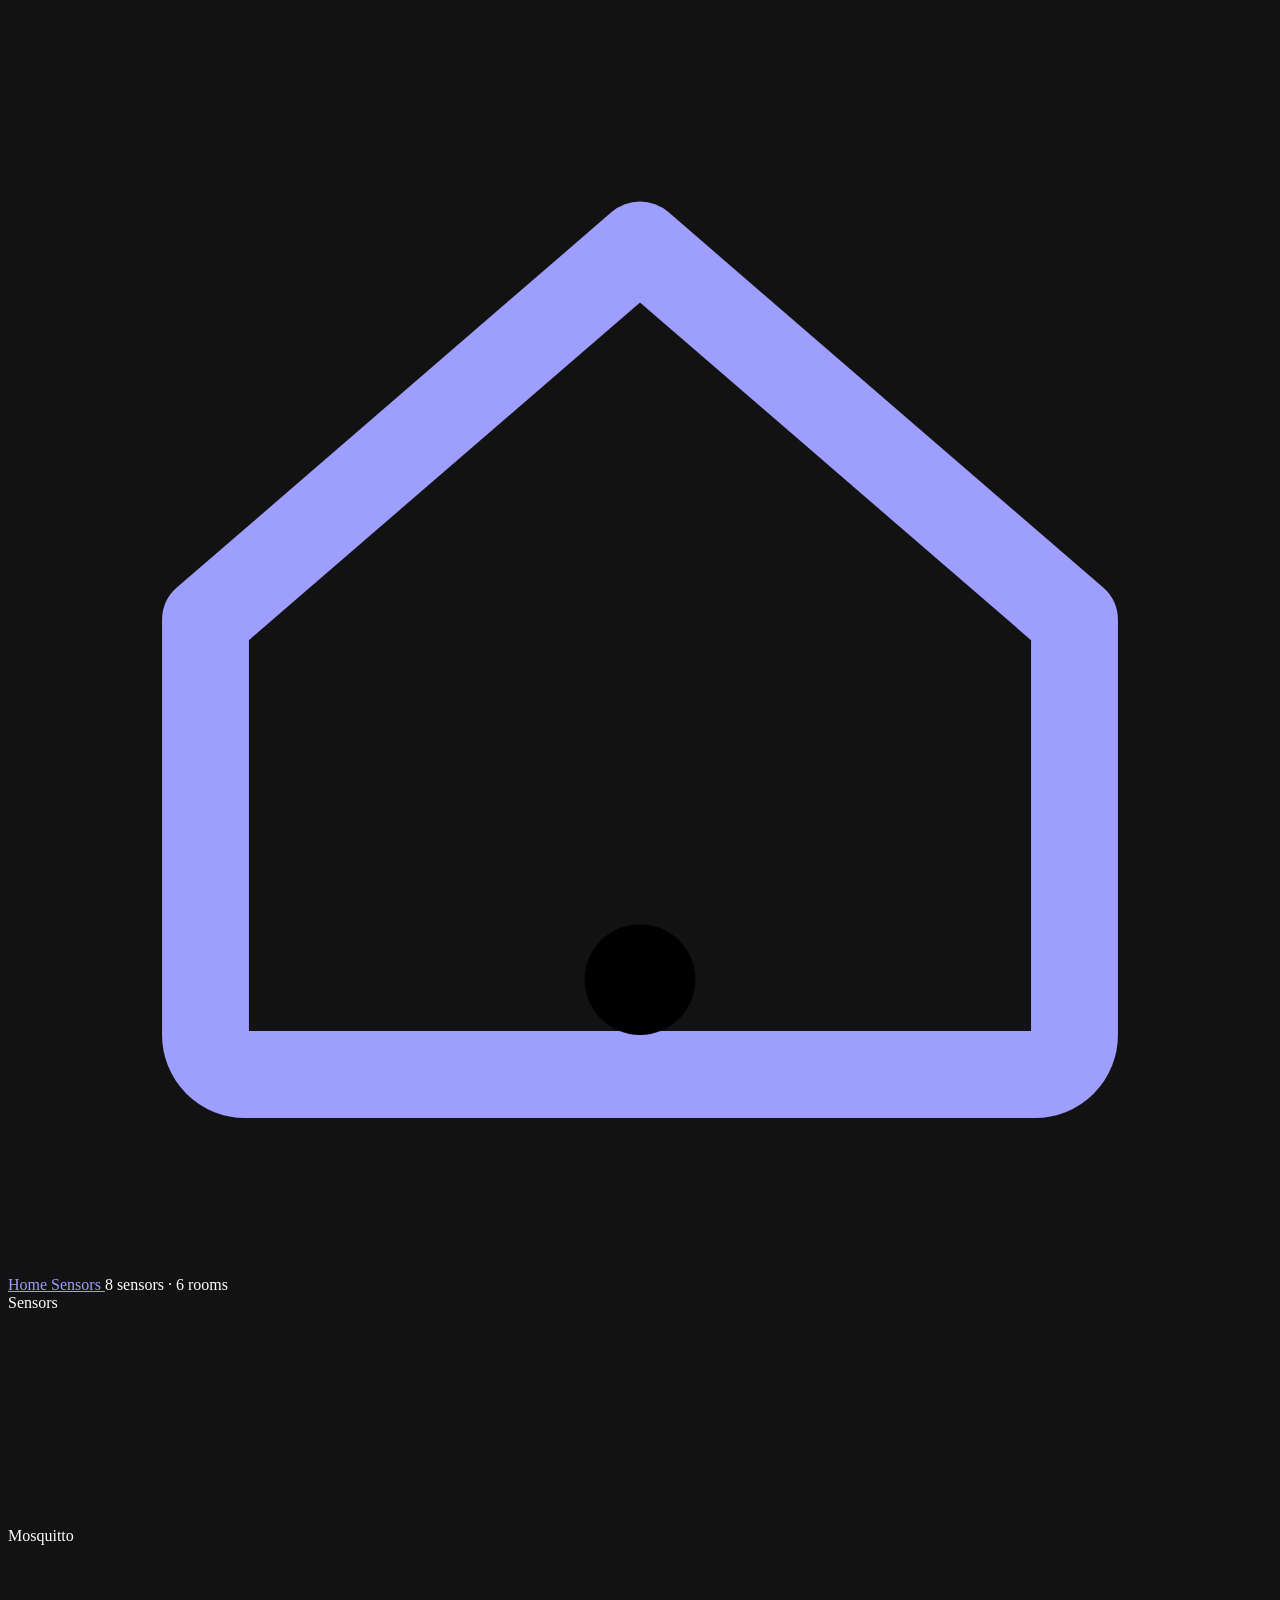
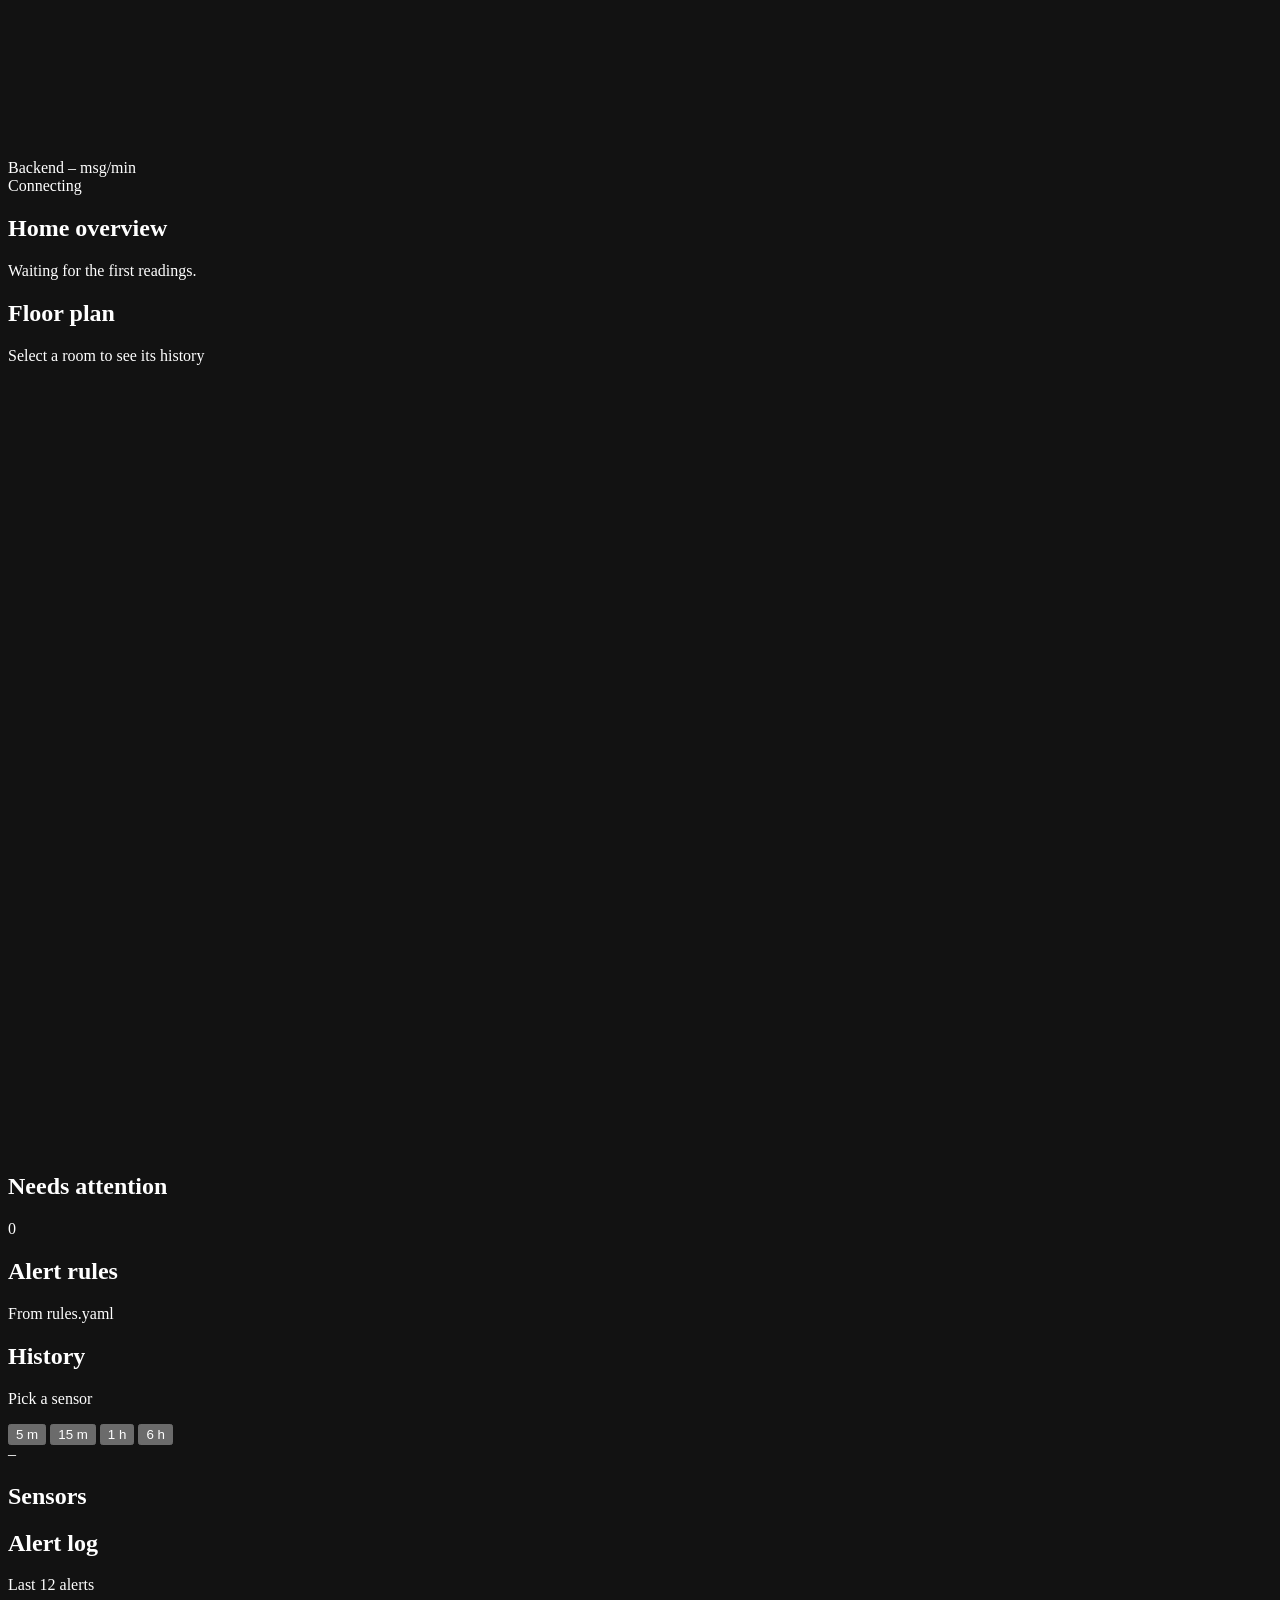
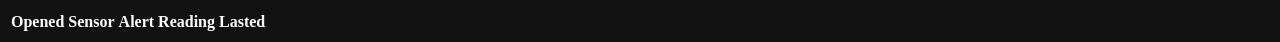
==== backend/app/static/index.html @ 4c63e94d "Redesign the dashboard: violet night theme, live floor plan, smooth motion - A floor plan of the hom" ====
<!doctype html>
<html lang="en-IN">
<head>
  <meta charset="utf-8">
  <meta name="viewport" content="width=device-width, initial-scale=1">
  <meta name="color-scheme" content="dark">
  <title>Home Sensors</title>
  <link rel="preconnect" href="https://fonts.googleapis.com">
  <link rel="preconnect" href="https://fonts.gstatic.com" crossorigin>
  <link href="https://fonts.googleapis.com/css2?family=Inter:wght@400;500;600&display=swap" rel="stylesheet">
  <link rel="stylesheet" href="/static/style.css">
  <script src="/static/app.js" defer></script>
</head>
<body>
  <header class="topbar">
    <a class="brand" href="/" aria-label="Home Sensors">
      <svg class="mark" viewBox="0 0 32 32" aria-hidden="true">
        <path d="M5 15.5 16 6l11 9.5V26a1 1 0 0 1-1 1H6a1 1 0 0 1-1-1z" fill="none" stroke="currentColor" stroke-width="2.2" stroke-linejoin="round"/>
        <path d="M11.5 19.5a6.4 6.4 0 0 1 9 0M13.8 22.2a3.2 3.2 0 0 1 4.4 0" fill="none" stroke="var(--data)" stroke-width="2.2" stroke-linecap="round"/>
        <circle cx="16" cy="24.6" r="1.4" fill="var(--data)"/>
      </svg>
      <span class="brand-name">Home Sensors</span>
    </a>
    <span class="scope" id="scope">8 sensors · 6 rooms</span>

    <div class="pipeline" aria-label="Data path from sensors to this screen">
      <span>Sensors</span>
      <svg class="flow" viewBox="0 0 48 8" aria-hidden="true"><path d="M2 4h44"/></svg>
      <span>Mosquitto</span>
      <svg class="flow" viewBox="0 0 48 8" aria-hidden="true"><path d="M2 4h44"/></svg>
      <span>Backend</span>
      <span class="rate" id="rate">– msg/min</span>
    </div>

    <div class="status" id="status" role="status">
      <span class="lamp" aria-hidden="true"></span>
      <span id="status-text">Connecting</span>
    </div>
  </header>

  <main class="canvas">
    <section class="title-row" aria-labelledby="page-title">
      <div>
        <h1 id="page-title">Home overview</h1>
        <p class="summary" id="summary">Waiting for the first readings.</p>
      </div>
      <p class="stamp" id="stamp"></p>
    </section>

    <div class="grid">
      <section class="card plan-card span-8" aria-labelledby="plan-h">
        <header class="card-head">
          <h2 id="plan-h">Floor plan</h2>
          <p class="card-meta">Select a room to see its history</p>
        </header>
        <svg id="plan" class="plan" viewBox="-6 -6 612 372" role="img" aria-label="Floor plan with live sensor readings"></svg>
      </section>

      <div class="stack span-4">
      <section class="card alerts-card" aria-labelledby="alerts-h">
        <header class="card-head">
          <h2 id="alerts-h">Needs attention</h2>
          <span class="count" id="alert-count">0</span>
        </header>
        <ul class="alerts" id="alerts"></ul>
      </section>
      <section class="card" aria-labelledby="rules-h">
        <header class="card-head">
          <h2 id="rules-h">Alert rules</h2>
          <p class="card-meta">From rules.yaml</p>
        </header>
        <ul class="rules" id="rules"></ul>
      </section>
      </div>

      <section class="card span-8" aria-labelledby="chart-h">
        <header class="card-head">
          <div>
            <h2 id="chart-h">History</h2>
            <p class="card-meta" id="chart-sub">Pick a sensor</p>
          </div>
          <div class="segmented" role="group" aria-label="Time range">
            <button type="button" data-min="5">5 m</button>
            <button type="button" data-min="15" aria-pressed="true">15 m</button>
            <button type="button" data-min="60">1 h</button>
            <button type="button" data-min="360">6 h</button>
          </div>
        </header>
        <div class="chart-lead">
          <span class="lead-value" id="lead-value">–</span>
          <span class="lead-note" id="lead-note"></span>
        </div>
        <div class="chart" id="chart"></div>
      </section>

      <section class="card span-4" aria-labelledby="sensors-h">
        <header class="card-head">
          <h2 id="sensors-h">Sensors</h2>
          <p class="card-meta" id="online-count"></p>
        </header>
        <ul class="sensor-list" id="sensors"></ul>
      </section>

      <section class="card span-12" aria-labelledby="log-h">
        <header class="card-head">
          <h2 id="log-h">Alert log</h2>
          <p class="card-meta">Last 12 alerts</p>
        </header>
        <table class="log">
          <thead><tr><th scope="col">Opened</th><th scope="col">Sensor</th><th scope="col">Alert</th><th scope="col" class="num">Reading</th><th scope="col" class="num">Lasted</th></tr></thead>
          <tbody id="log"></tbody>
        </table>
      </section>


    </div>
  </main>

  <div class="tooltip" id="tooltip" hidden></div>
</body>
</html>
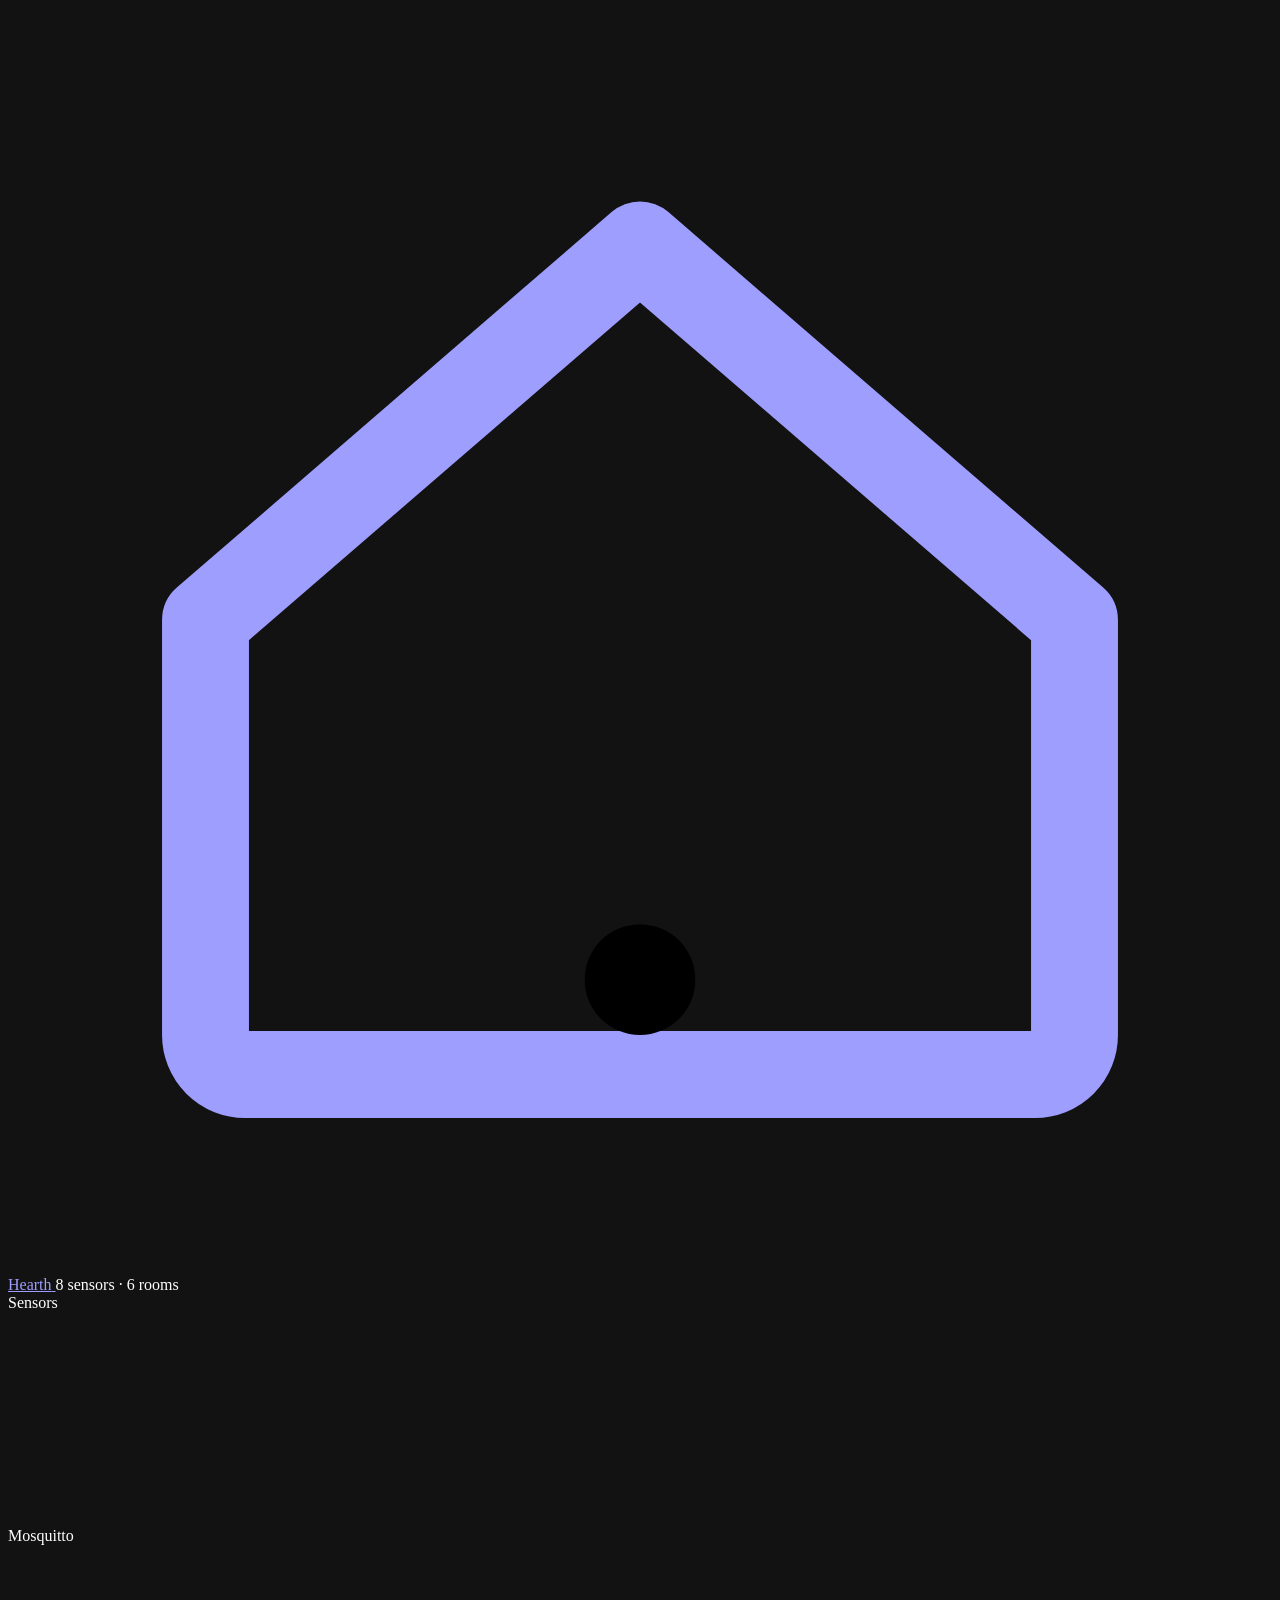
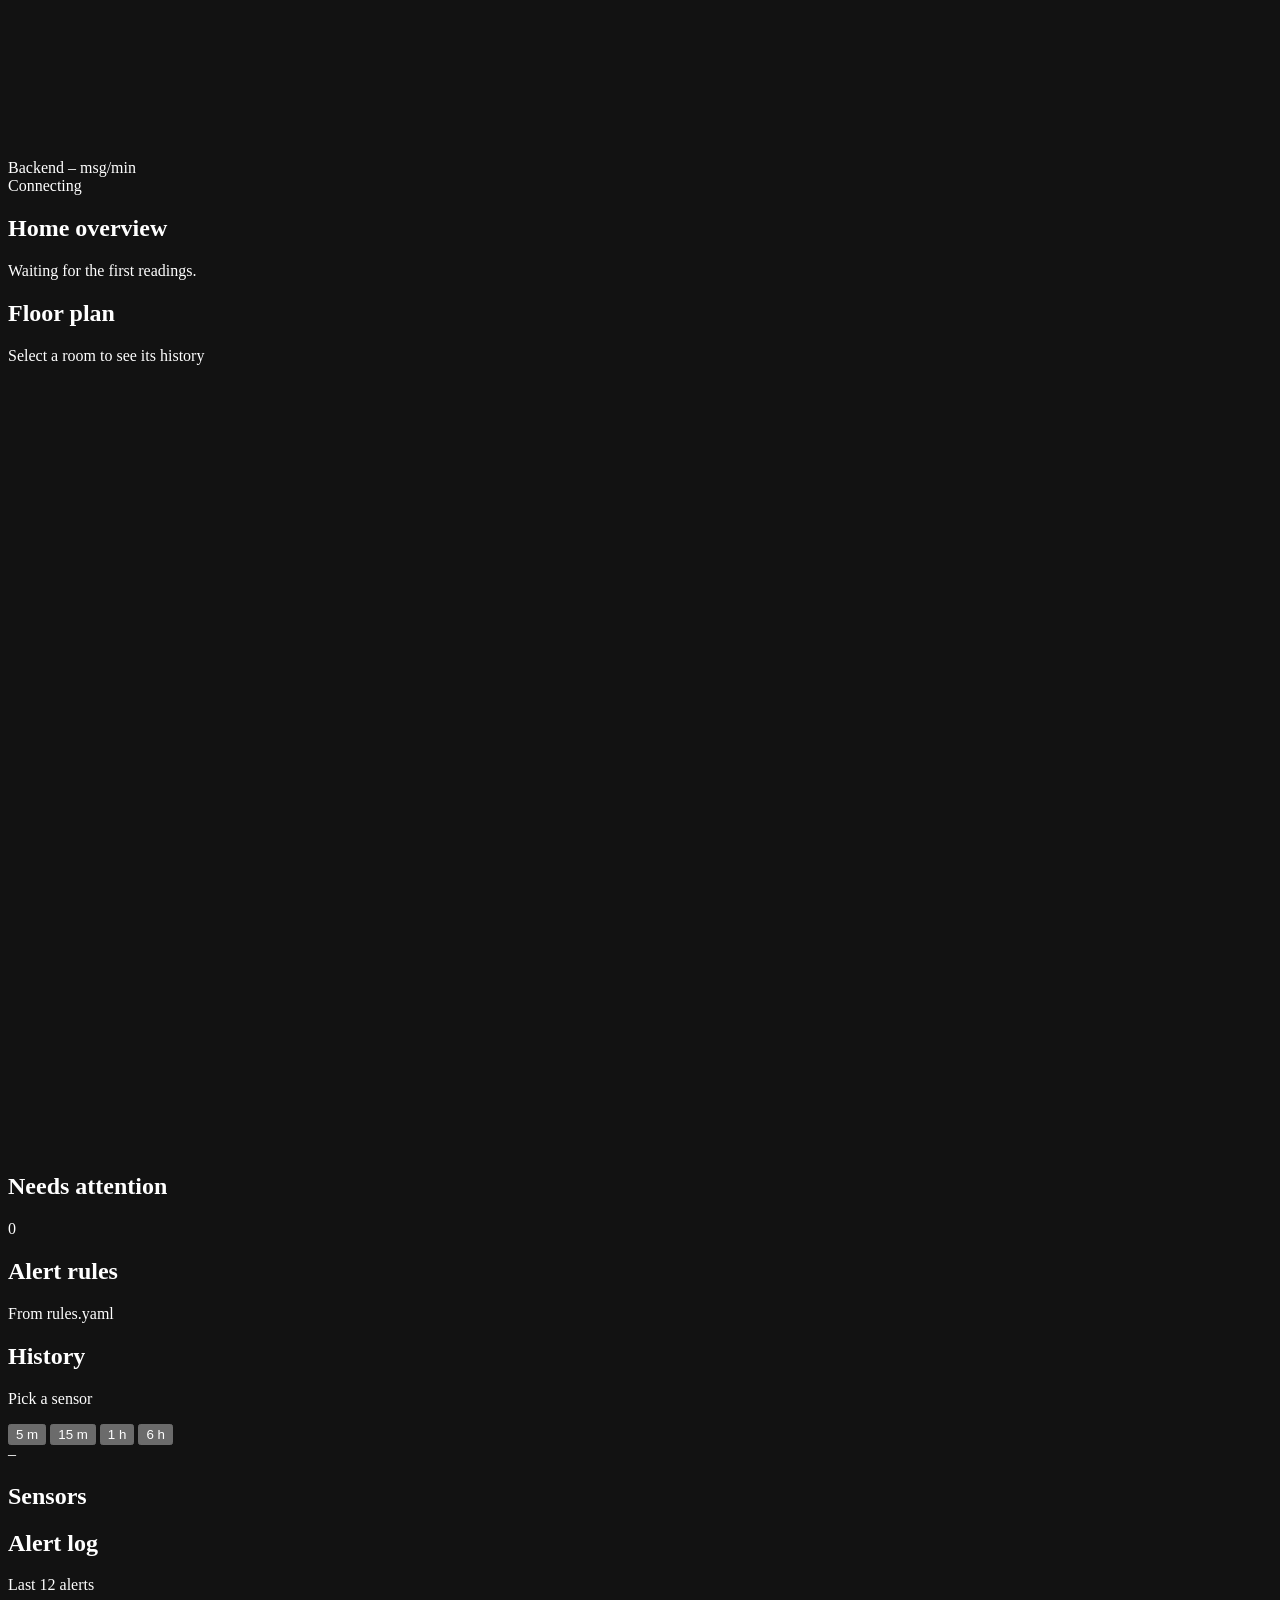
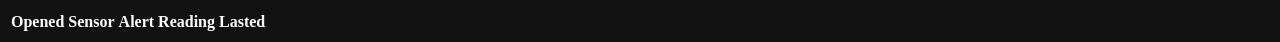
==== commit f271d0f2: "Rebrand as Hearth" ====
--- a/backend/app/static/index.html
+++ b/backend/app/static/index.html
@@ -4,7 +4,8 @@
   <meta charset="utf-8">
   <meta name="viewport" content="width=device-width, initial-scale=1">
   <meta name="color-scheme" content="dark">
-  <title>Home Sensors</title>
+  <title>Hearth · Home sensors</title>
+  <link rel="icon" href="/static/mark.svg" type="image/svg+xml">
   <link rel="preconnect" href="https://fonts.googleapis.com">
   <link rel="preconnect" href="https://fonts.gstatic.com" crossorigin>
   <link href="https://fonts.googleapis.com/css2?family=Inter:wght@400;500;600&display=swap" rel="stylesheet">
@@ -13,13 +14,13 @@
 </head>
 <body>
   <header class="topbar">
-    <a class="brand" href="/" aria-label="Home Sensors">
+    <a class="brand" href="/" aria-label="Hearth">
       <svg class="mark" viewBox="0 0 32 32" aria-hidden="true">
         <path d="M5 15.5 16 6l11 9.5V26a1 1 0 0 1-1 1H6a1 1 0 0 1-1-1z" fill="none" stroke="currentColor" stroke-width="2.2" stroke-linejoin="round"/>
         <path d="M11.5 19.5a6.4 6.4 0 0 1 9 0M13.8 22.2a3.2 3.2 0 0 1 4.4 0" fill="none" stroke="var(--data)" stroke-width="2.2" stroke-linecap="round"/>
         <circle cx="16" cy="24.6" r="1.4" fill="var(--data)"/>
       </svg>
-      <span class="brand-name">Home Sensors</span>
+      <span class="brand-name">Hearth</span>
     </a>
     <span class="scope" id="scope">8 sensors · 6 rooms</span>
 
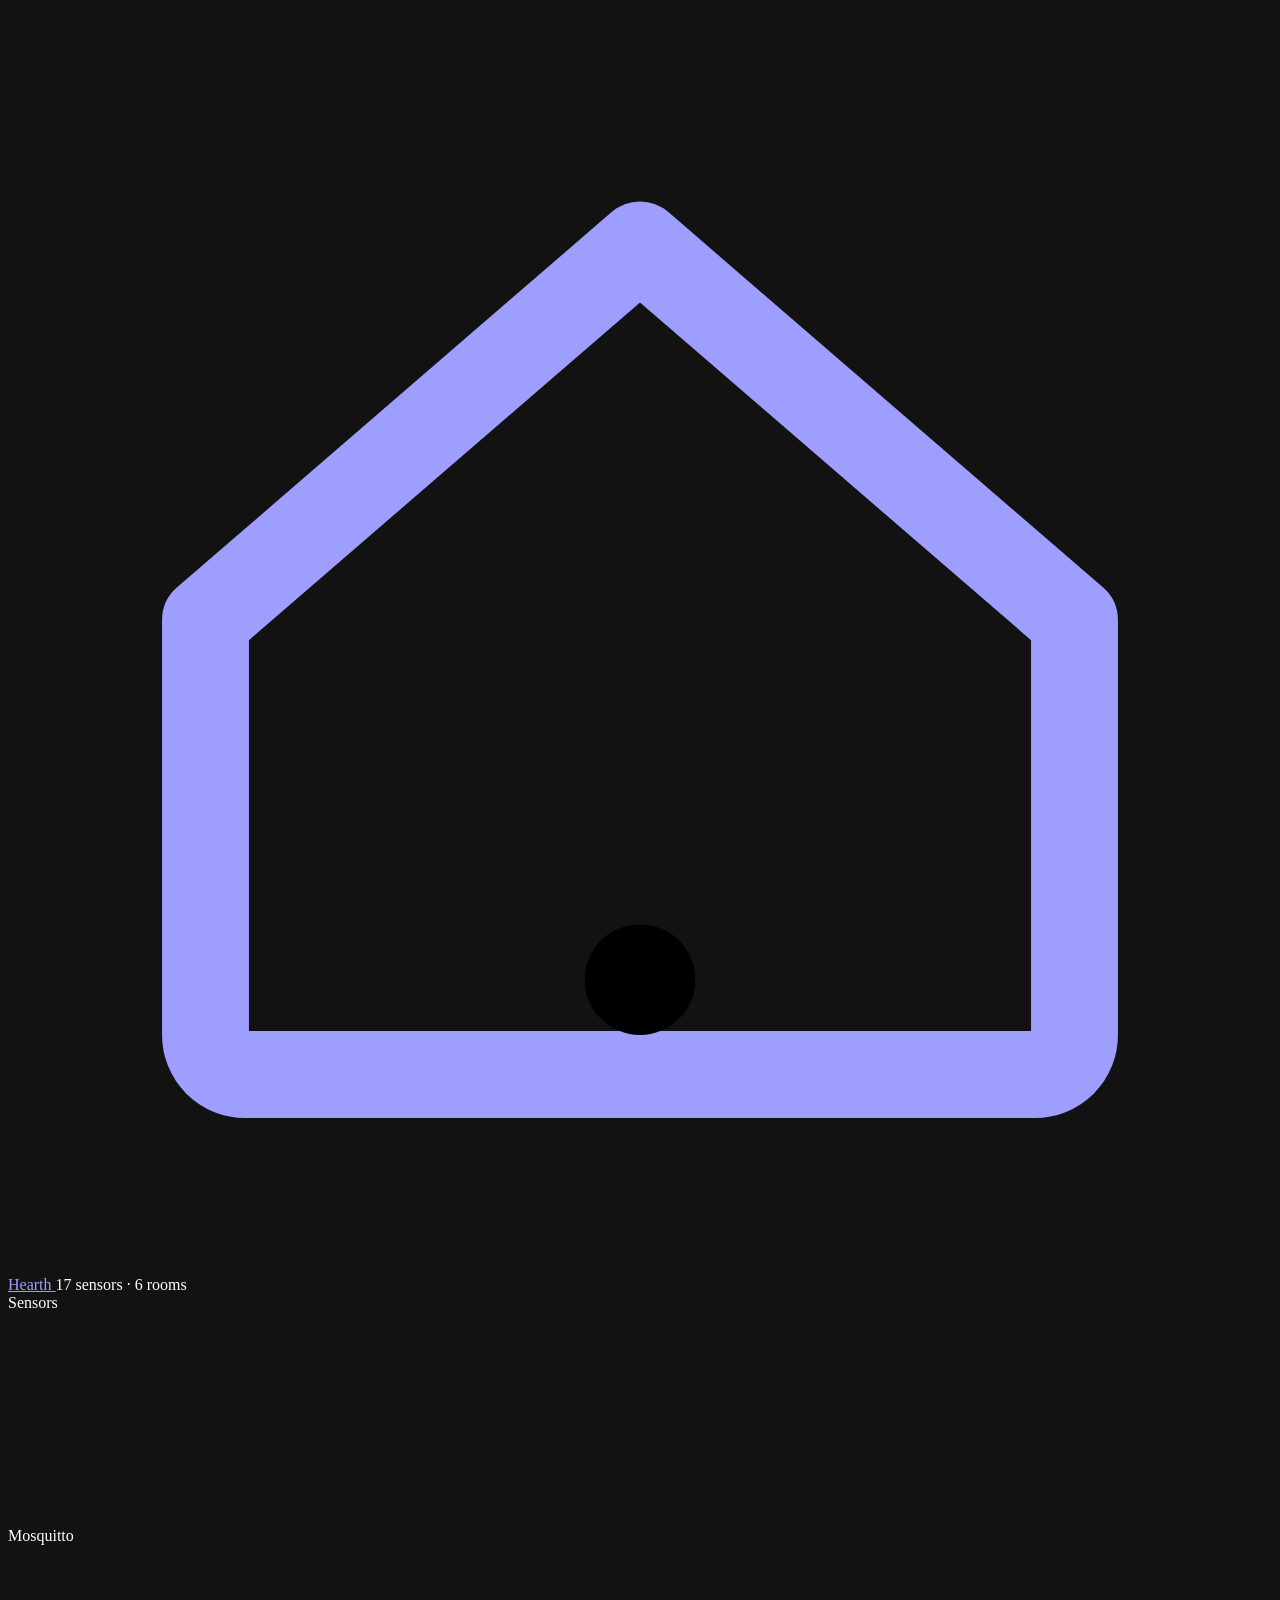
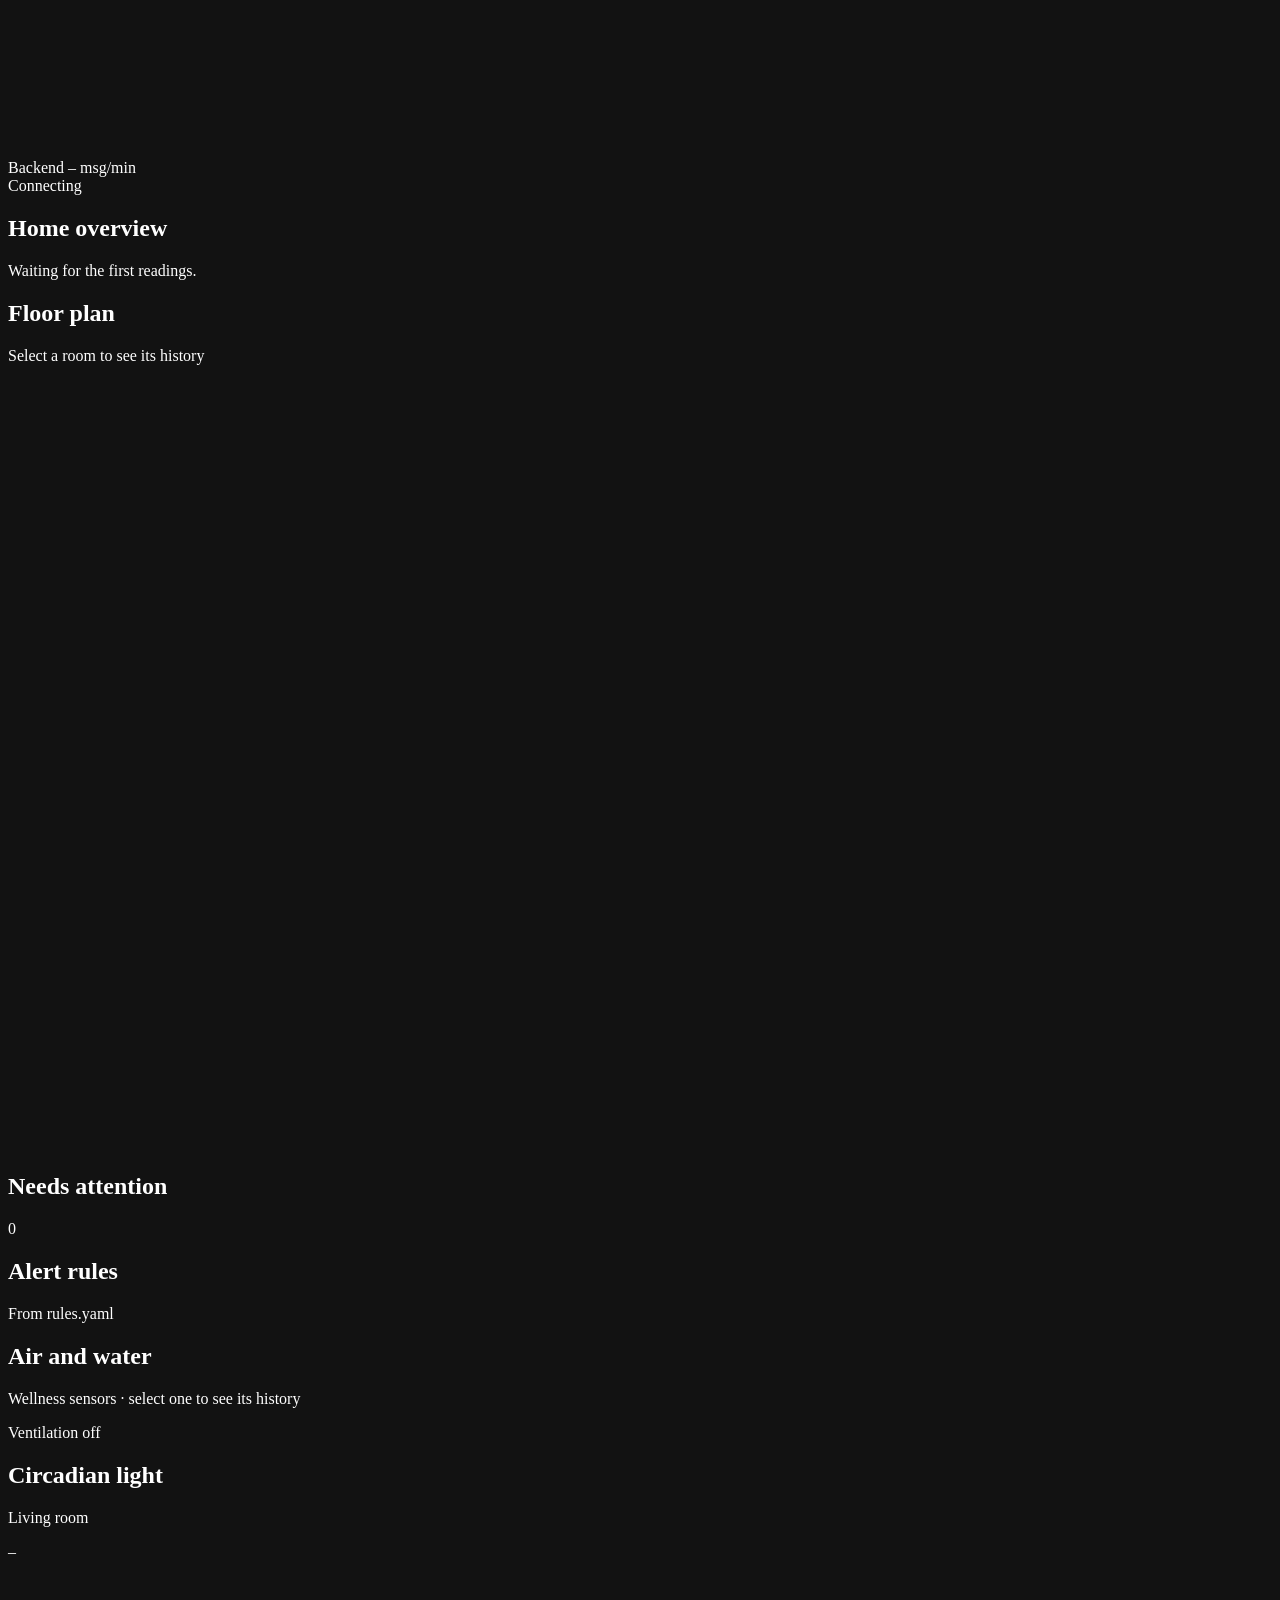
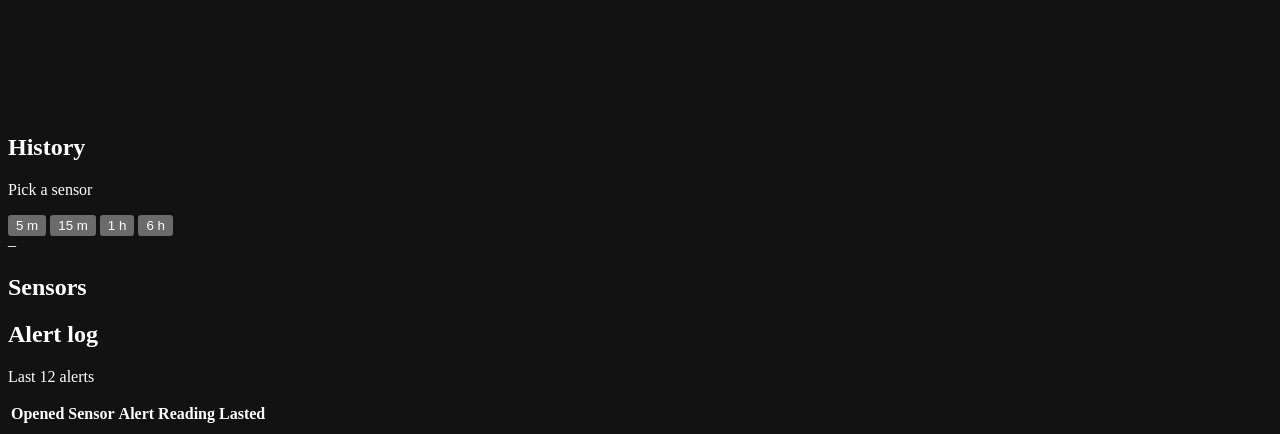
==== commit cbc0a3a0: "Show air, water and circadian light on the dashboard" ====
--- a/backend/app/static/index.html
+++ b/backend/app/static/index.html
@@ -22,7 +22,7 @@
       </svg>
       <span class="brand-name">Hearth</span>
     </a>
-    <span class="scope" id="scope">8 sensors · 6 rooms</span>
+    <span class="scope" id="scope">17 sensors · 6 rooms</span>
 
     <div class="pipeline" aria-label="Data path from sensors to this screen">
       <span>Sensors</span>
@@ -65,7 +65,7 @@
         </header>
         <ul class="alerts" id="alerts"></ul>
       </section>
-      <section class="card" aria-labelledby="rules-h">
+      <section class="card rules-card" aria-labelledby="rules-h">
         <header class="card-head">
           <h2 id="rules-h">Alert rules</h2>
           <p class="card-meta">From rules.yaml</p>
@@ -73,6 +73,34 @@
         <ul class="rules" id="rules"></ul>
       </section>
       </div>
+
+      <section class="card span-8" aria-labelledby="air-h">
+        <header class="card-head">
+          <div>
+            <h2 id="air-h">Air and water</h2>
+            <p class="card-meta">Wellness sensors · select one to see its history</p>
+          </div>
+          <span class="erv" id="erv" role="status">Ventilation off</span>
+        </header>
+        <div class="tiles" id="tiles"></div>
+      </section>
+
+      <section class="card span-4 light-card" aria-labelledby="light-h">
+        <header class="card-head">
+          <div>
+            <h2 id="light-h">Circadian light</h2>
+            <p class="card-meta" id="light-sub">Living room</p>
+          </div>
+        </header>
+        <div class="light-now">
+          <span class="bulb" id="bulb" aria-hidden="true"></span>
+          <div>
+            <span class="light-k" id="light-k">–</span>
+            <span class="light-b" id="light-b"></span>
+          </div>
+        </div>
+        <svg class="daystrip" id="daystrip" role="img" aria-label="Today's schedule: colour temperature and brightness by hour"></svg>
+      </section>
 
       <section class="card span-8" aria-labelledby="chart-h">
         <header class="card-head">
@@ -94,7 +122,7 @@
         <div class="chart" id="chart"></div>
       </section>
 
-      <section class="card span-4" aria-labelledby="sensors-h">
+      <section class="card span-4 sensors-card" aria-labelledby="sensors-h">
         <header class="card-head">
           <h2 id="sensors-h">Sensors</h2>
           <p class="card-meta" id="online-count"></p>
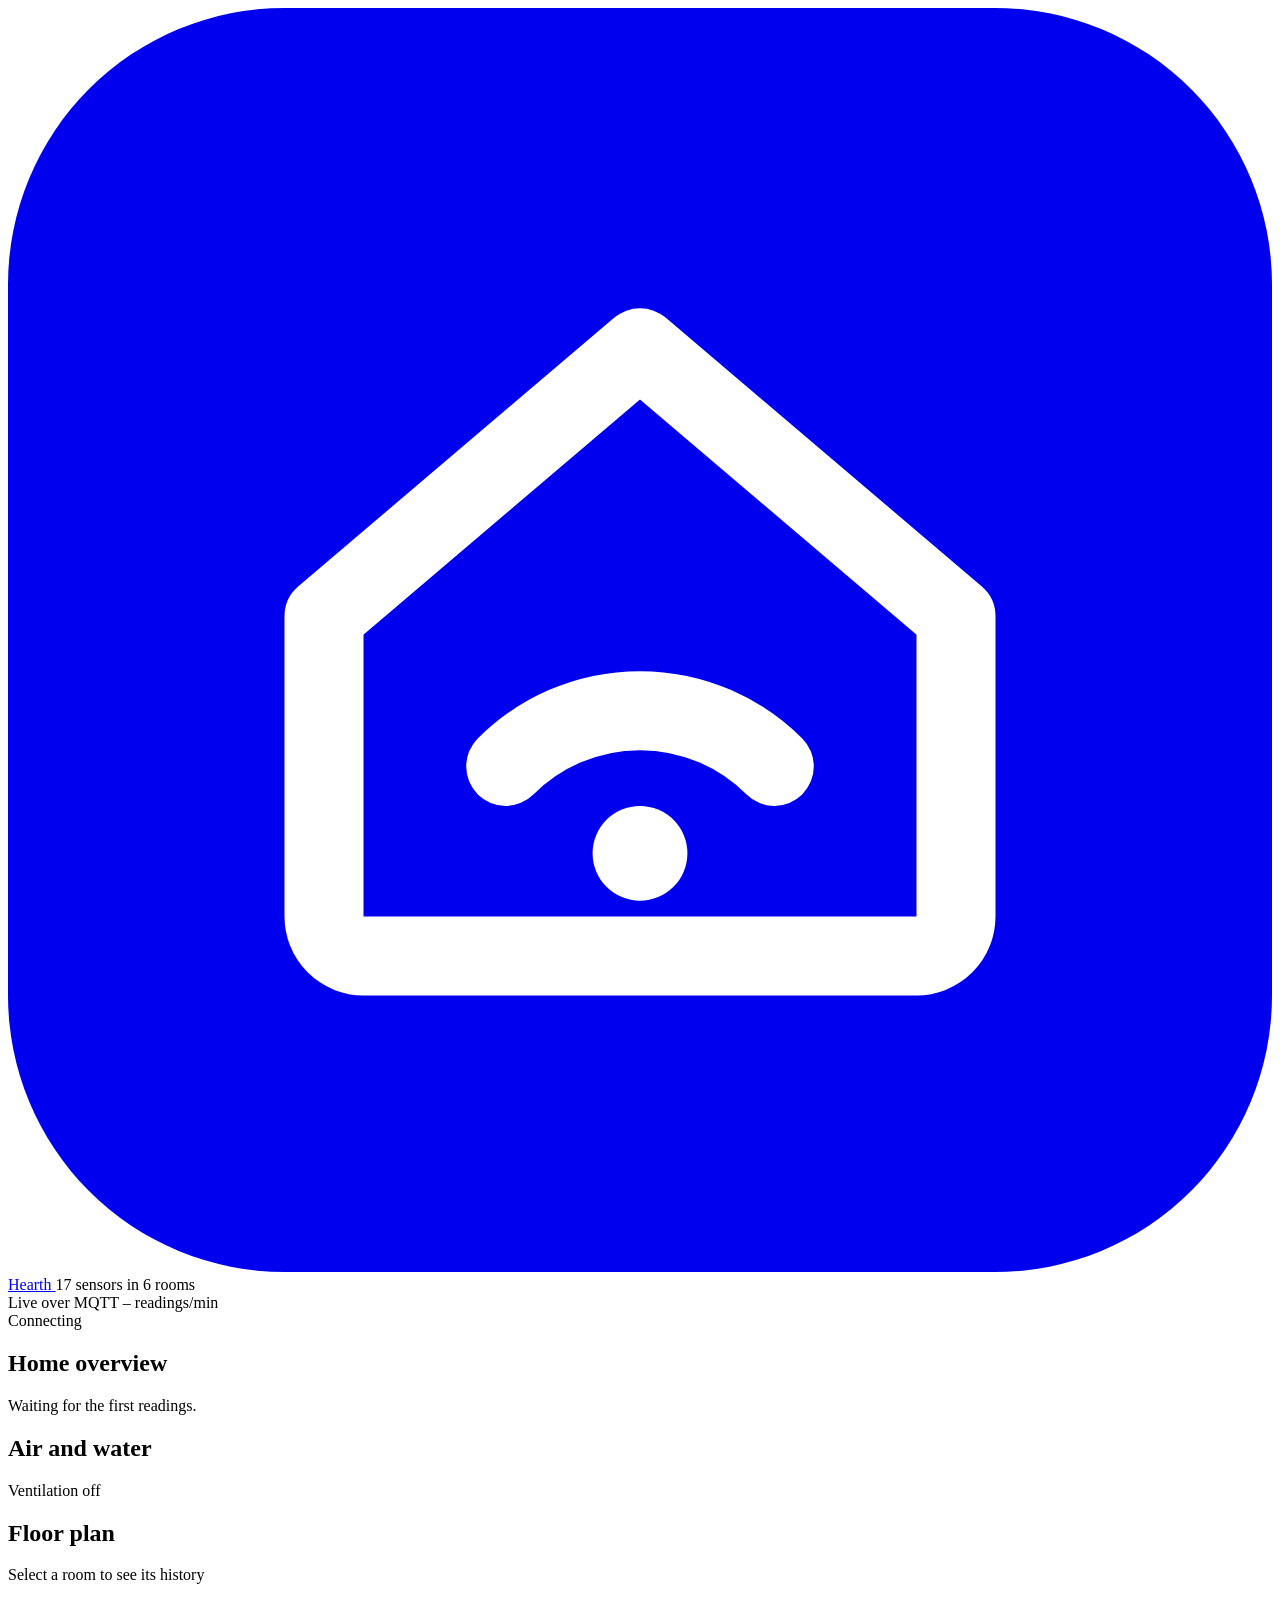
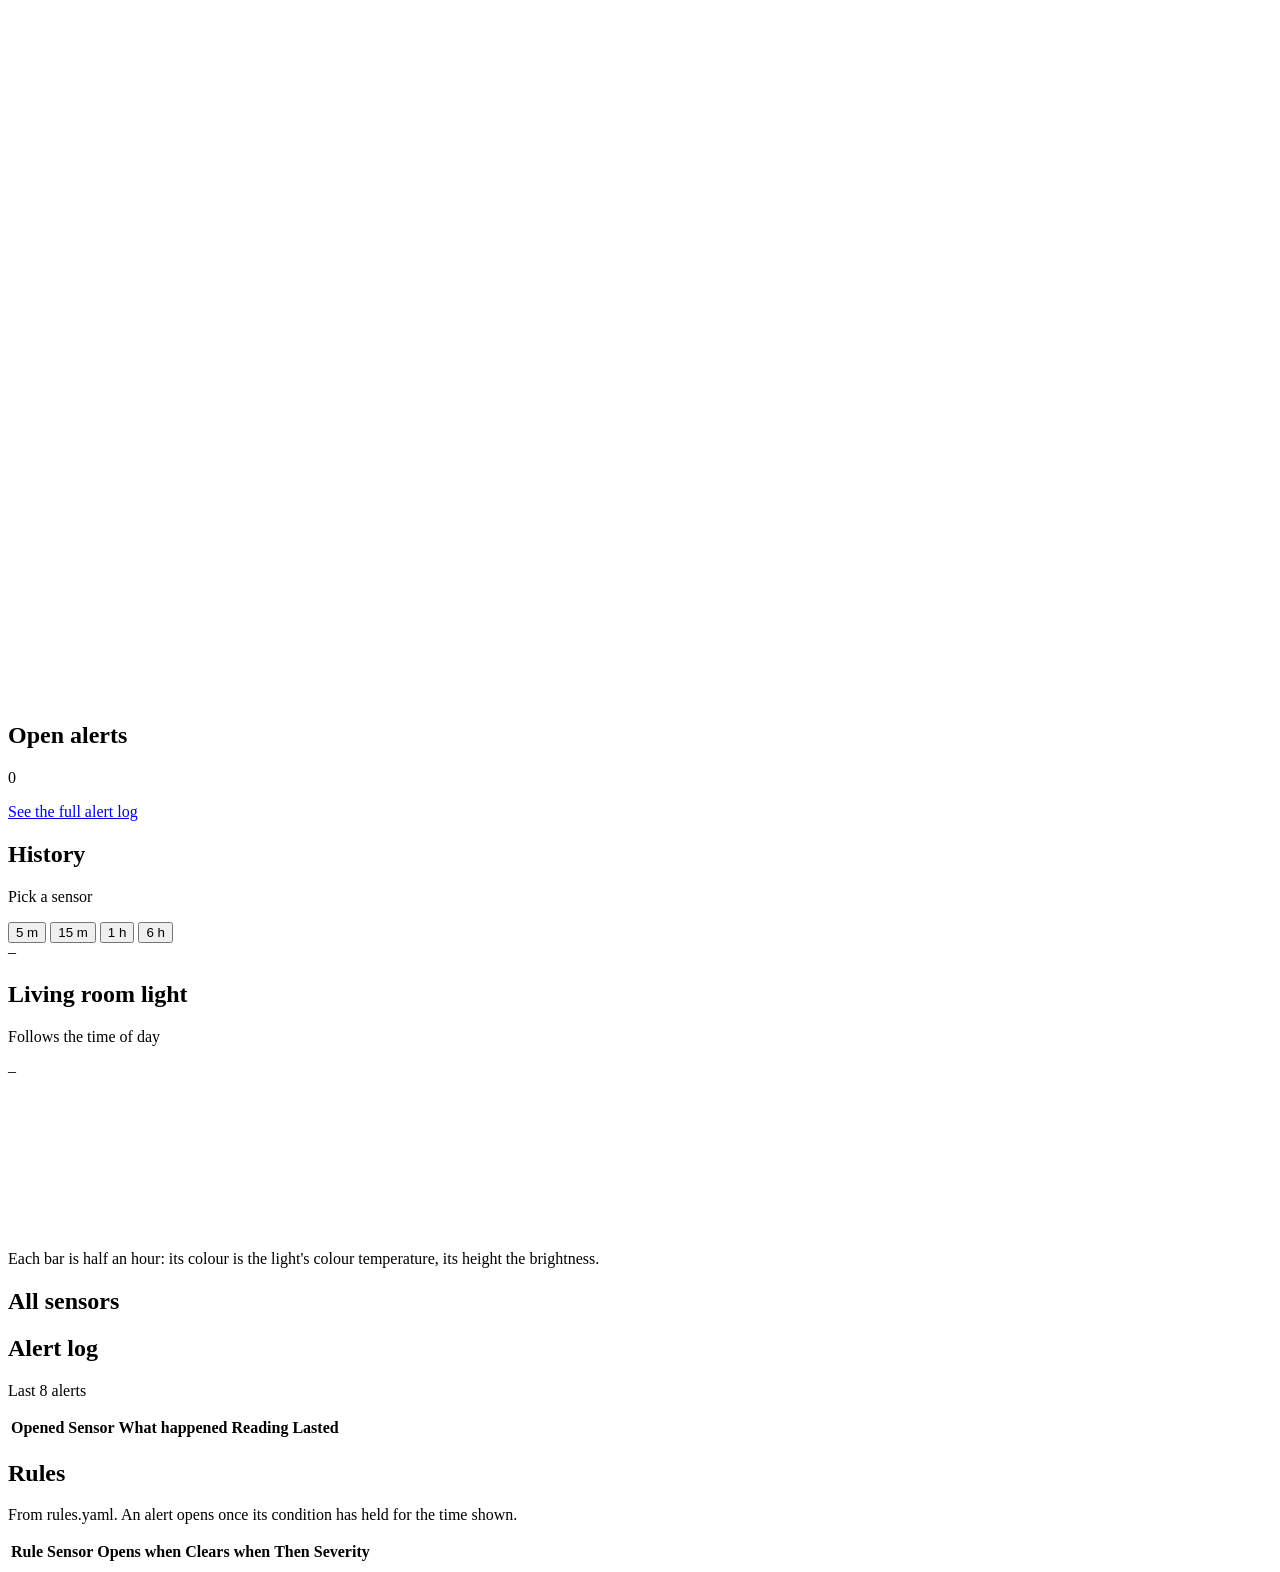
==== commit e37ac3a1: "Restyle the dashboard: light ledger look, colour only on readings" ====
--- a/backend/app/static/index.html
+++ b/backend/app/static/index.html
@@ -3,43 +3,41 @@
 <head>
   <meta charset="utf-8">
   <meta name="viewport" content="width=device-width, initial-scale=1">
-  <meta name="color-scheme" content="dark">
-  <title>Hearth · Home sensors</title>
+  <meta name="color-scheme" content="light">
+  <title>Hearth · Home overview</title>
   <link rel="icon" href="/static/mark.svg" type="image/svg+xml">
   <link rel="preconnect" href="https://fonts.googleapis.com">
   <link rel="preconnect" href="https://fonts.gstatic.com" crossorigin>
-  <link href="https://fonts.googleapis.com/css2?family=Inter:wght@400;500;600&display=swap" rel="stylesheet">
+  <link href="https://fonts.googleapis.com/css2?family=Geist:wght@400;500;700&display=swap" rel="stylesheet">
   <link rel="stylesheet" href="/static/style.css">
   <script src="/static/app.js" defer></script>
 </head>
 <body>
   <header class="topbar">
-    <a class="brand" href="/" aria-label="Hearth">
-      <svg class="mark" viewBox="0 0 32 32" aria-hidden="true">
-        <path d="M5 15.5 16 6l11 9.5V26a1 1 0 0 1-1 1H6a1 1 0 0 1-1-1z" fill="none" stroke="currentColor" stroke-width="2.2" stroke-linejoin="round"/>
-        <path d="M11.5 19.5a6.4 6.4 0 0 1 9 0M13.8 22.2a3.2 3.2 0 0 1 4.4 0" fill="none" stroke="var(--data)" stroke-width="2.2" stroke-linecap="round"/>
-        <circle cx="16" cy="24.6" r="1.4" fill="var(--data)"/>
-      </svg>
-      <span class="brand-name">Hearth</span>
-    </a>
-    <span class="scope" id="scope">17 sensors · 6 rooms</span>
-
-    <div class="pipeline" aria-label="Data path from sensors to this screen">
-      <span>Sensors</span>
-      <svg class="flow" viewBox="0 0 48 8" aria-hidden="true"><path d="M2 4h44"/></svg>
-      <span>Mosquitto</span>
-      <svg class="flow" viewBox="0 0 48 8" aria-hidden="true"><path d="M2 4h44"/></svg>
-      <span>Backend</span>
-      <span class="rate" id="rate">– msg/min</span>
-    </div>
-
-    <div class="status" id="status" role="status">
-      <span class="lamp" aria-hidden="true"></span>
-      <span id="status-text">Connecting</span>
+    <div class="bar">
+      <a class="brand" href="/" aria-label="Hearth, home overview">
+        <svg class="mark" viewBox="0 0 32 32" aria-hidden="true">
+          <rect width="32" height="32" rx="7" fill="currentColor"/>
+          <path d="M8 15.4 16 8.6l8 6.8V23a1 1 0 0 1-1 1H9a1 1 0 0 1-1-1z" fill="none" stroke="#fff" stroke-width="2" stroke-linejoin="round"/>
+          <path d="M12.6 19.2a4.8 4.8 0 0 1 6.8 0" fill="none" stroke="#fff" stroke-width="2" stroke-linecap="round"/>
+          <circle cx="16" cy="21.4" r="1.2" fill="#fff"/>
+        </svg>
+        <span class="brand-name">Hearth</span>
+      </a>
+      <span class="scope" id="scope">17 sensors in 6 rooms</span>
+      <div class="pipeline" aria-label="Where the readings come from">
+        <span id="via">Live over MQTT</span>
+        <span class="rate" id="rate">– readings/min</span>
+      </div>
+      <div class="status" id="status" role="status">
+        <span class="lamp" aria-hidden="true"></span>
+        <span id="status-text">Connecting</span>
+      </div>
     </div>
   </header>
 
   <main class="canvas">
+    <!-- Grid: a 1152px column of 12 x 85px with 12px gutters. 8 + 4 spans: 764 + 12 + 376 = 1152. -->
     <section class="title-row" aria-labelledby="page-title">
       <div>
         <h1 id="page-title">Home overview</h1>
@@ -49,57 +47,29 @@
     </section>
 
     <div class="grid">
-      <section class="card plan-card span-8" aria-labelledby="plan-h">
+      <section class="card span-12 air-card" aria-labelledby="air-h">
+        <header class="card-head">
+          <h2 id="air-h">Air and water</h2>
+          <span class="erv" id="erv" role="status">Ventilation off</span>
+        </header>
+        <div class="strip" id="tiles"></div>
+      </section>
+
+      <section class="card span-8" aria-labelledby="plan-h">
         <header class="card-head">
           <h2 id="plan-h">Floor plan</h2>
           <p class="card-meta">Select a room to see its history</p>
         </header>
-        <svg id="plan" class="plan" viewBox="-6 -6 612 372" role="img" aria-label="Floor plan with live sensor readings"></svg>
+        <svg id="plan" class="plan" viewBox="-6 -6 612 338" role="img" aria-label="Floor plan with live sensor readings"></svg>
       </section>
 
-      <div class="stack span-4">
-      <section class="card alerts-card" aria-labelledby="alerts-h">
+      <section class="card span-4 alerts-card" aria-labelledby="alerts-h">
         <header class="card-head">
-          <h2 id="alerts-h">Needs attention</h2>
+          <h2 id="alerts-h">Open alerts</h2>
           <span class="count" id="alert-count">0</span>
         </header>
         <ul class="alerts" id="alerts"></ul>
-      </section>
-      <section class="card rules-card" aria-labelledby="rules-h">
-        <header class="card-head">
-          <h2 id="rules-h">Alert rules</h2>
-          <p class="card-meta">From rules.yaml</p>
-        </header>
-        <ul class="rules" id="rules"></ul>
-      </section>
-      </div>
-
-      <section class="card span-8" aria-labelledby="air-h">
-        <header class="card-head">
-          <div>
-            <h2 id="air-h">Air and water</h2>
-            <p class="card-meta">Wellness sensors · select one to see its history</p>
-          </div>
-          <span class="erv" id="erv" role="status">Ventilation off</span>
-        </header>
-        <div class="tiles" id="tiles"></div>
-      </section>
-
-      <section class="card span-4 light-card" aria-labelledby="light-h">
-        <header class="card-head">
-          <div>
-            <h2 id="light-h">Circadian light</h2>
-            <p class="card-meta" id="light-sub">Living room</p>
-          </div>
-        </header>
-        <div class="light-now">
-          <span class="bulb" id="bulb" aria-hidden="true"></span>
-          <div>
-            <span class="light-k" id="light-k">–</span>
-            <span class="light-b" id="light-b"></span>
-          </div>
-        </div>
-        <svg class="daystrip" id="daystrip" role="img" aria-label="Today's schedule: colour temperature and brightness by hour"></svg>
+        <a class="card-foot" href="#log-h">See the full alert log</a>
       </section>
 
       <section class="card span-8" aria-labelledby="chart-h">
@@ -122,26 +92,53 @@
         <div class="chart" id="chart"></div>
       </section>
 
+      <section class="card span-4 light-card" aria-labelledby="light-h">
+        <header class="card-head">
+          <div>
+            <h2 id="light-h">Living room light</h2>
+            <p class="card-meta" id="light-sub">Follows the time of day</p>
+          </div>
+        </header>
+        <div class="light-now">
+          <span class="bulb" id="bulb" aria-hidden="true"></span>
+          <div>
+            <span class="light-k" id="light-k">–</span>
+            <span class="light-b" id="light-b"></span>
+          </div>
+        </div>
+        <svg class="daystrip" id="daystrip" role="img" aria-label="Today's light schedule: colour temperature and brightness for each half hour"></svg>
+        <p class="light-key">Each bar is half an hour: its colour is the light's colour temperature, its height the brightness.</p>
+      </section>
+
       <section class="card span-4 sensors-card" aria-labelledby="sensors-h">
         <header class="card-head">
-          <h2 id="sensors-h">Sensors</h2>
+          <h2 id="sensors-h">All sensors</h2>
           <p class="card-meta" id="online-count"></p>
         </header>
         <ul class="sensor-list" id="sensors"></ul>
       </section>
 
-      <section class="card span-12" aria-labelledby="log-h">
+      <section class="card span-8" aria-labelledby="log-h">
         <header class="card-head">
           <h2 id="log-h">Alert log</h2>
-          <p class="card-meta">Last 12 alerts</p>
+          <p class="card-meta">Last 8 alerts</p>
         </header>
         <table class="log">
-          <thead><tr><th scope="col">Opened</th><th scope="col">Sensor</th><th scope="col">Alert</th><th scope="col" class="num">Reading</th><th scope="col" class="num">Lasted</th></tr></thead>
+          <thead><tr><th scope="col">Opened</th><th scope="col">Sensor</th><th scope="col">What happened</th><th scope="col" class="num">Reading</th><th scope="col" class="num">Lasted</th></tr></thead>
           <tbody id="log"></tbody>
         </table>
       </section>
 
-
+      <section class="card span-12" aria-labelledby="rules-h">
+        <header class="card-head">
+          <h2 id="rules-h">Rules</h2>
+          <p class="card-meta">From rules.yaml. An alert opens once its condition has held for the time shown.</p>
+        </header>
+        <table class="rules">
+          <thead><tr><th scope="col">Rule</th><th scope="col">Sensor</th><th scope="col">Opens when</th><th scope="col">Clears when</th><th scope="col">Then</th><th scope="col">Severity</th></tr></thead>
+          <tbody id="rules"></tbody>
+        </table>
+      </section>
     </div>
   </main>
 
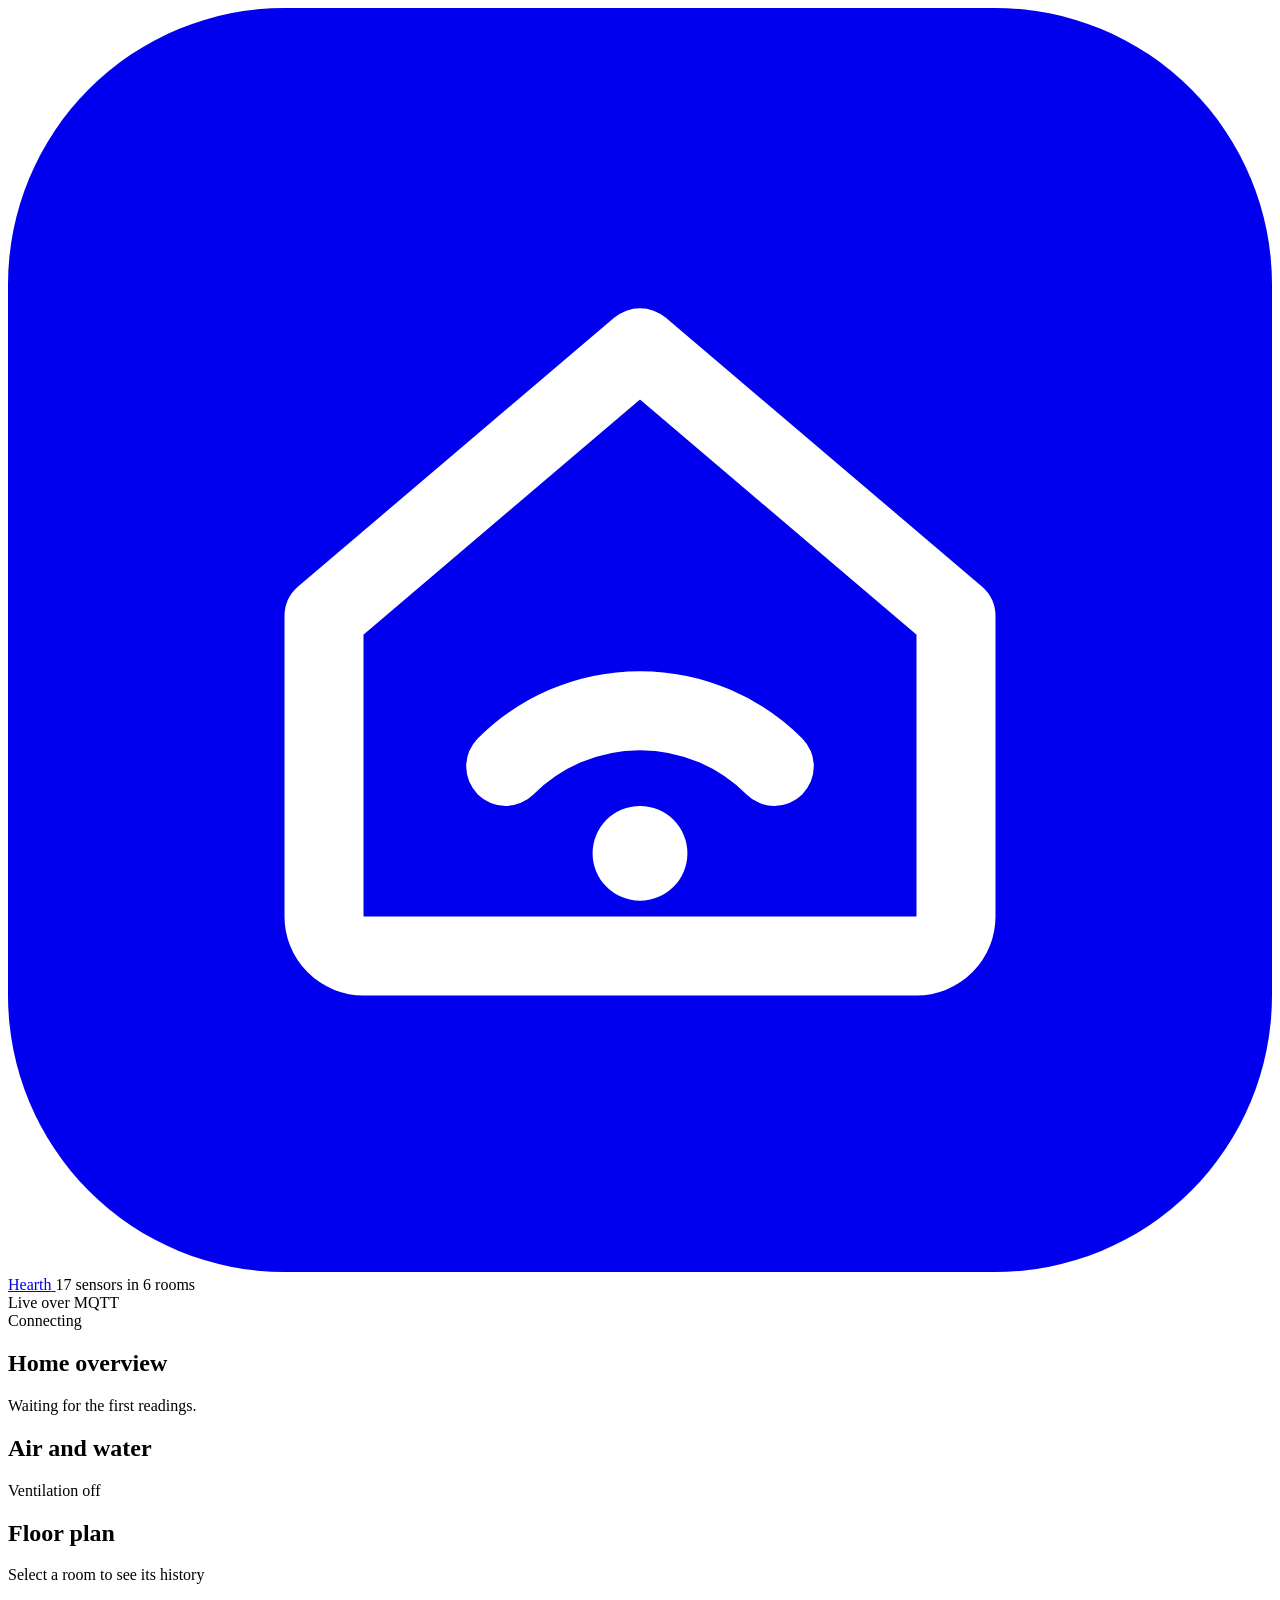
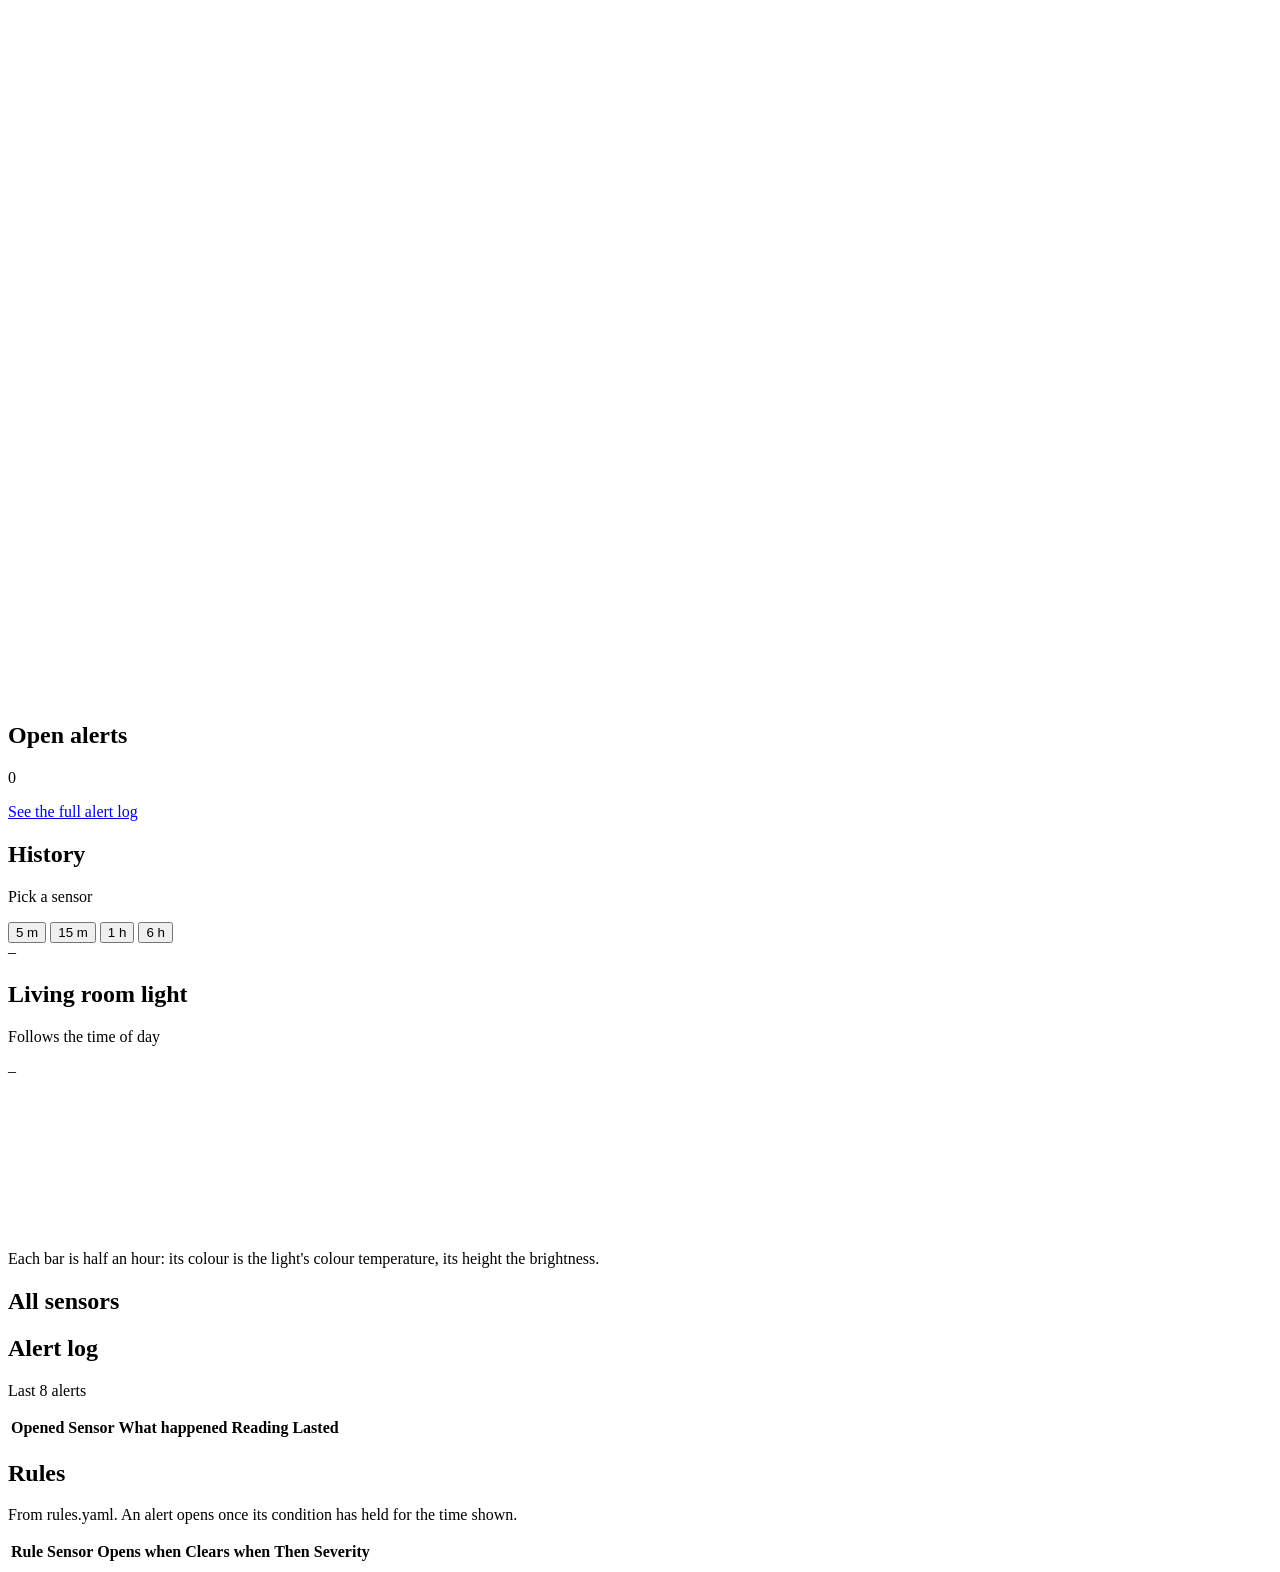
==== commit fc3a8829: "Fix the door swing arc and hide the rate until readings arrive" ====
--- a/backend/app/static/index.html
+++ b/backend/app/static/index.html
@@ -27,7 +27,7 @@
       <span class="scope" id="scope">17 sensors in 6 rooms</span>
       <div class="pipeline" aria-label="Where the readings come from">
         <span id="via">Live over MQTT</span>
-        <span class="rate" id="rate">– readings/min</span>
+        <span class="rate" id="rate"></span>
       </div>
       <div class="status" id="status" role="status">
         <span class="lamp" aria-hidden="true"></span>
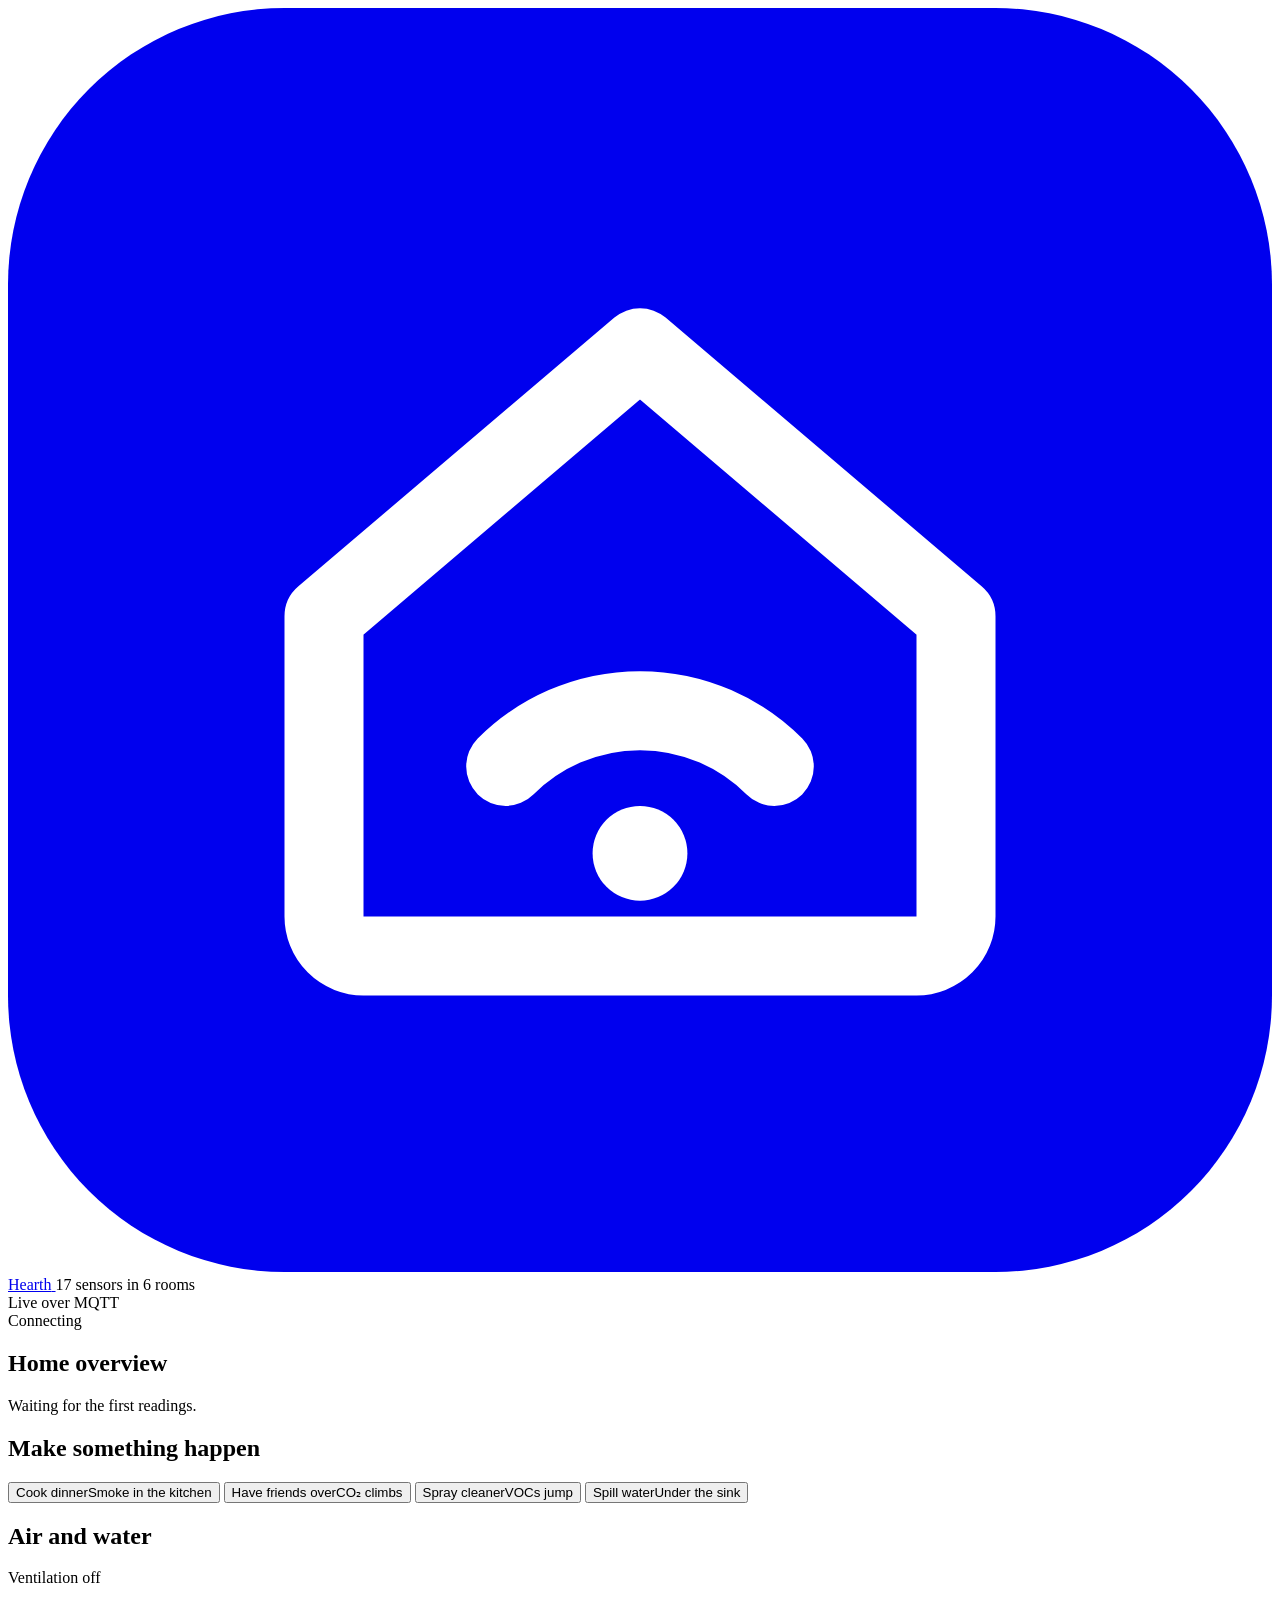
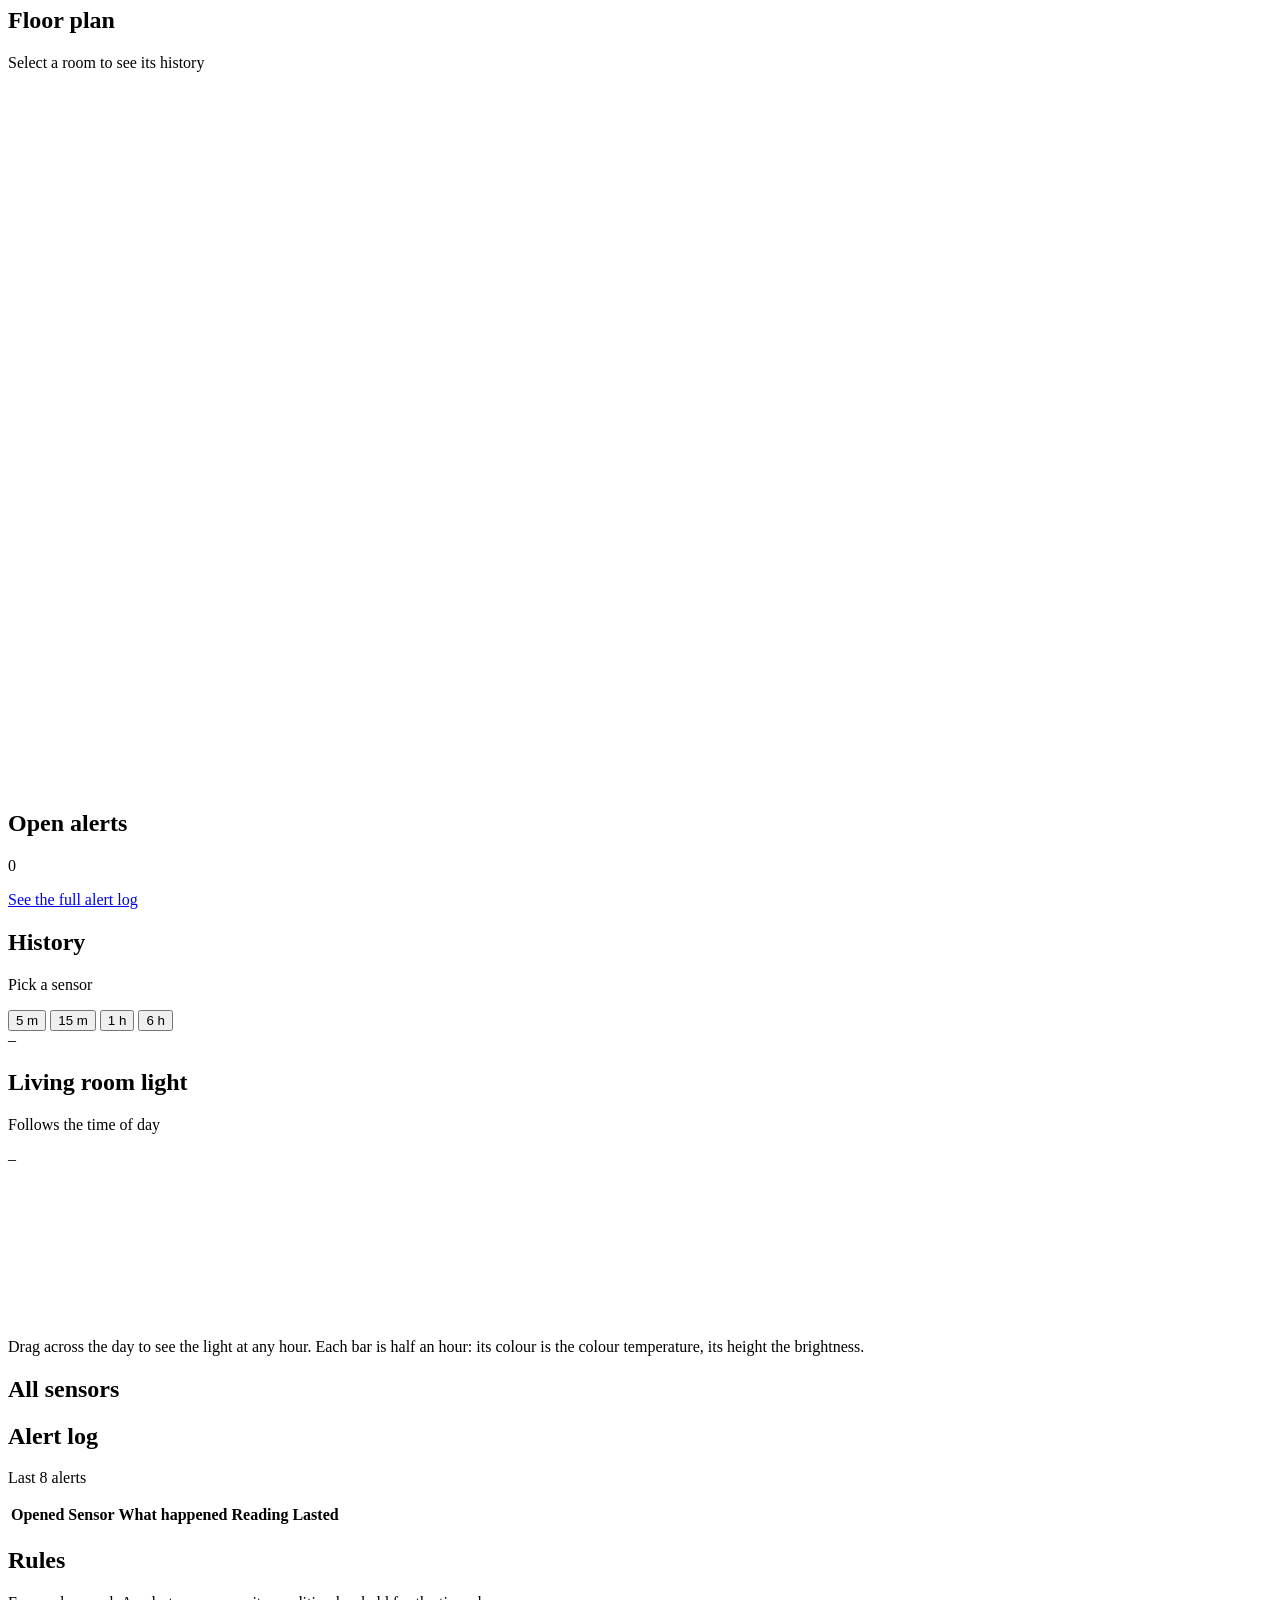
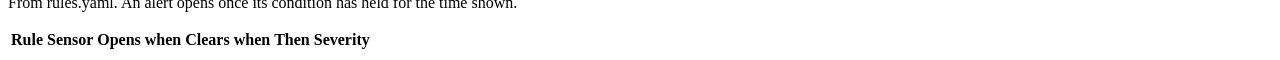
==== commit 7f942d87: "Try-it buttons, light scrubber and motion on the dashboard" ====
--- a/backend/app/static/index.html
+++ b/backend/app/static/index.html
@@ -11,6 +11,7 @@
   <link href="https://fonts.googleapis.com/css2?family=Geist:wght@400;500;700&display=swap" rel="stylesheet">
   <link rel="stylesheet" href="/static/style.css">
   <script src="/static/app.js" defer></script>
+  <script src="/static/living.js" defer></script>
 </head>
 <body>
   <header class="topbar">
@@ -46,6 +47,16 @@
       <p class="stamp" id="stamp"></p>
     </section>
 
+    <section class="try" aria-labelledby="try-h">
+      <h2 id="try-h" class="try-h">Make something happen</h2>
+      <div class="try-buttons" id="try">
+        <button type="button" data-event="cooking" data-watch="pm25-kitchen"><span class="try-name">Cook dinner</span><span class="try-what">Smoke in the kitchen</span></button>
+        <button type="button" data-event="guests" data-watch="co2-living"><span class="try-name">Have friends over</span><span class="try-what">CO₂ climbs</span></button>
+        <button type="button" data-event="spray" data-watch="voc-living"><span class="try-name">Spray cleaner</span><span class="try-what">VOCs jump</span></button>
+        <button type="button" data-event="leak" data-watch="leak-bathroom"><span class="try-name">Spill water</span><span class="try-what">Under the sink</span></button>
+      </div>
+    </section>
+
     <div class="grid">
       <section class="card span-12 air-card" aria-labelledby="air-h">
         <header class="card-head">
@@ -60,7 +71,9 @@
           <h2 id="plan-h">Floor plan</h2>
           <p class="card-meta">Select a room to see its history</p>
         </header>
-        <svg id="plan" class="plan" viewBox="-6 -6 612 338" role="img" aria-label="Floor plan with live sensor readings"></svg>
+        <div class="plan-wrap">
+          <svg id="plan" class="plan" viewBox="-6 -6 612 338" role="img" aria-label="Floor plan with live sensor readings"></svg>
+        </div>
       </section>
 
       <section class="card span-4 alerts-card" aria-labelledby="alerts-h">
@@ -106,8 +119,8 @@
             <span class="light-b" id="light-b"></span>
           </div>
         </div>
-        <svg class="daystrip" id="daystrip" role="img" aria-label="Today's light schedule: colour temperature and brightness for each half hour"></svg>
-        <p class="light-key">Each bar is half an hour: its colour is the light's colour temperature, its height the brightness.</p>
+        <svg class="daystrip" id="daystrip" tabindex="0" role="slider" aria-label="Preview the light at another time of day" aria-valuemin="0" aria-valuemax="24" aria-valuenow="0"></svg>
+        <p class="light-key">Drag across the day to see the light at any hour. Each bar is half an hour: its colour is the colour temperature, its height the brightness.</p>
       </section>
 
       <section class="card span-4 sensors-card" aria-labelledby="sensors-h">
@@ -143,5 +156,6 @@
   </main>
 
   <div class="tooltip" id="tooltip" hidden></div>
+  <div class="toast" id="toast" role="status" aria-live="polite"></div>
 </body>
 </html>
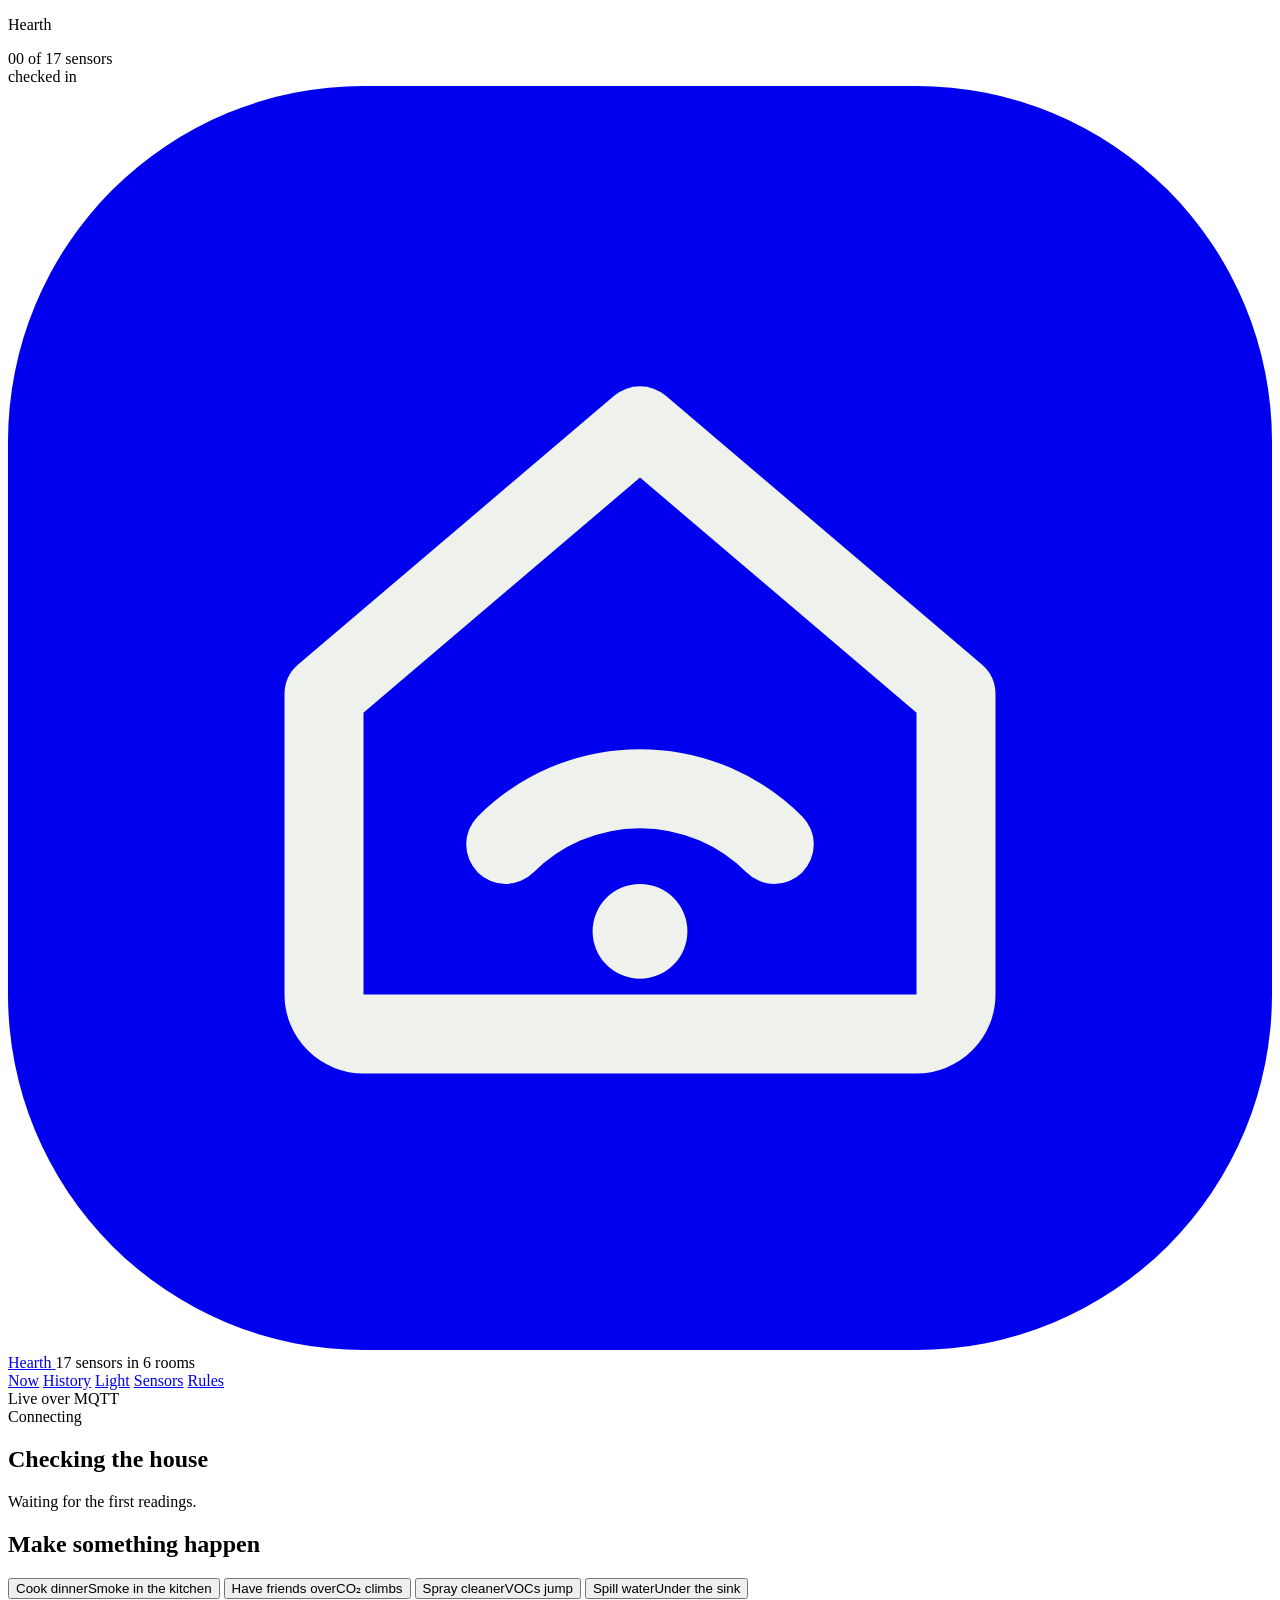
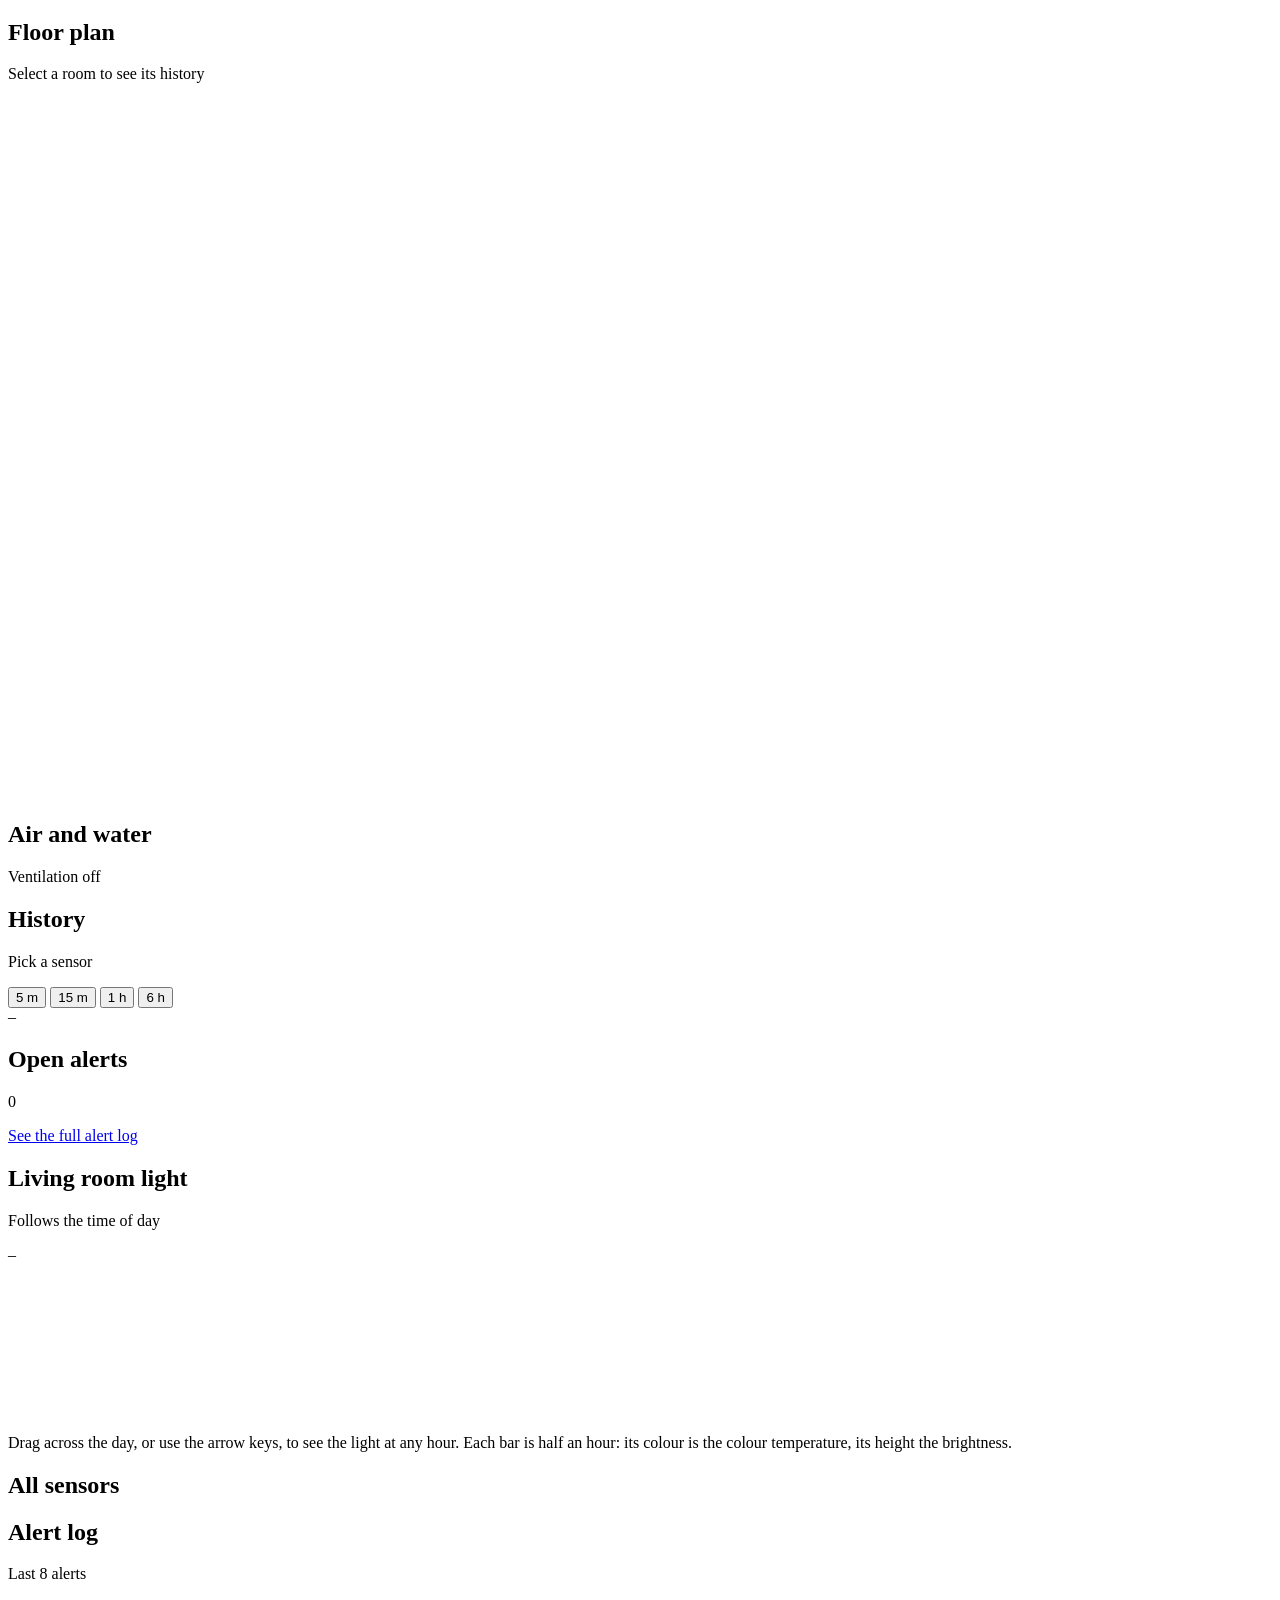
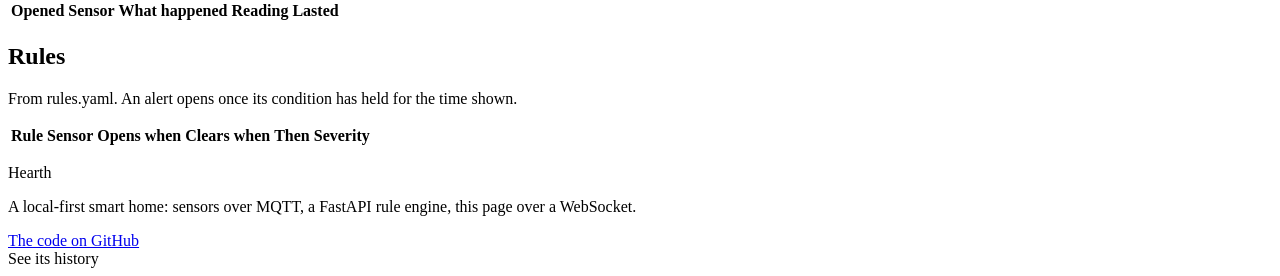
==== commit 7b50969a: "Put the house's answer on a deep-green hero" ====
--- a/backend/app/static/index.html
+++ b/backend/app/static/index.html
@@ -4,28 +4,49 @@
   <meta charset="utf-8">
   <meta name="viewport" content="width=device-width, initial-scale=1">
   <meta name="color-scheme" content="light">
+  <meta name="theme-color" content="#21362f">
   <title>Hearth · Home overview</title>
   <link rel="icon" href="/static/mark.svg" type="image/svg+xml">
   <link rel="preconnect" href="https://fonts.googleapis.com">
   <link rel="preconnect" href="https://fonts.gstatic.com" crossorigin>
-  <link href="https://fonts.googleapis.com/css2?family=Geist:wght@400;500;700&display=swap" rel="stylesheet">
+  <link href="https://fonts.googleapis.com/css2?family=EB+Garamond:ital,wght@0,400;0,500;1,400&family=Hanken+Grotesk:wght@400;500;600&display=swap" rel="stylesheet">
   <link rel="stylesheet" href="/static/style.css">
   <script src="/static/app.js" defer></script>
   <script src="/static/living.js" defer></script>
+  <script src="/static/motion.js" defer></script>
+  <noscript><style>.curtain { display: none; } .intro .hero > *, .intro .reveal { opacity: 1 !important; }</style></noscript>
 </head>
-<body>
+<body class="intro">
+  <!-- The opening: a green field counts the sensors in, then folds down into the hero. It removes itself after 4 s if scripts fail. -->
+  <div class="curtain" id="curtain" aria-hidden="true">
+    <p class="curtain-word">Hearth</p>
+    <div class="curtain-count">
+      <span class="curtain-n" id="curtain-n">00</span>
+      <span class="curtain-cap">of <span id="curtain-total">17</span> sensors<br>checked in</span>
+    </div>
+    <span class="curtain-line"><span id="curtain-bar"></span></span>
+  </div>
+
   <header class="topbar">
     <div class="bar">
-      <a class="brand" href="/" aria-label="Hearth, home overview">
+      <a class="brand" href="./" aria-label="Hearth, home overview">
         <svg class="mark" viewBox="0 0 32 32" aria-hidden="true">
-          <rect width="32" height="32" rx="7" fill="currentColor"/>
-          <path d="M8 15.4 16 8.6l8 6.8V23a1 1 0 0 1-1 1H9a1 1 0 0 1-1-1z" fill="none" stroke="#fff" stroke-width="2" stroke-linejoin="round"/>
-          <path d="M12.6 19.2a4.8 4.8 0 0 1 6.8 0" fill="none" stroke="#fff" stroke-width="2" stroke-linecap="round"/>
-          <circle cx="16" cy="21.4" r="1.2" fill="#fff"/>
+          <rect width="32" height="32" rx="9" fill="currentColor"/>
+          <path d="M8 15.4 16 8.6l8 6.8V23a1 1 0 0 1-1 1H9a1 1 0 0 1-1-1z" fill="none" stroke="#eef1ec" stroke-width="2" stroke-linejoin="round"/>
+          <path d="M12.6 19.2a4.8 4.8 0 0 1 6.8 0" fill="none" stroke="#eef1ec" stroke-width="2" stroke-linecap="round"/>
+          <circle cx="16" cy="21.4" r="1.2" fill="#eef1ec"/>
         </svg>
         <span class="brand-name">Hearth</span>
       </a>
       <span class="scope" id="scope">17 sensors in 6 rooms</span>
+      <nav class="jump" id="jump" aria-label="Sections">
+        <span class="jump-pill" aria-hidden="true"></span>
+        <a href="#now">Now</a>
+        <a href="#history">History</a>
+        <a href="#light">Light</a>
+        <a href="#sensors">Sensors</a>
+        <a href="#rules">Rules</a>
+      </nav>
       <div class="pipeline" aria-label="Where the readings come from">
         <span id="via">Live over MQTT</span>
         <span class="rate" id="rate"></span>
@@ -38,58 +59,51 @@
   </header>
 
   <main class="canvas">
-    <!-- Grid: a 1152px column of 12 x 85px with 12px gutters. 8 + 4 spans: 764 + 12 + 376 = 1152. -->
-    <section class="title-row" aria-labelledby="page-title">
-      <div>
-        <h1 id="page-title">Home overview</h1>
+    <!-- The hero: the house's one answer on the deep-green field, the plan beside it, the readings along its foot. -->
+    <section class="hero" id="now" aria-labelledby="page-title">
+      <div class="hero-read">
+        <h1 id="page-title" class="verdict" aria-live="polite">Checking the house</h1>
         <p class="summary" id="summary">Waiting for the first readings.</p>
+        <div class="try" aria-labelledby="try-h">
+          <h2 id="try-h" class="try-h">Make something happen</h2>
+          <div class="try-buttons" id="try">
+            <button type="button" data-event="cooking" data-watch="pm25-kitchen"><span class="try-name">Cook dinner</span><span class="try-what">Smoke in the kitchen</span></button>
+            <button type="button" data-event="guests" data-watch="co2-living"><span class="try-name">Have friends over</span><span class="try-what">CO₂ climbs</span></button>
+            <button type="button" data-event="spray" data-watch="voc-living"><span class="try-name">Spray cleaner</span><span class="try-what">VOCs jump</span></button>
+            <button type="button" data-event="leak" data-watch="leak-bathroom"><span class="try-name">Spill water</span><span class="try-what">Under the sink</span></button>
+          </div>
+        </div>
+        <div class="hero-foot" id="hero-note">
+          <p class="stamp" id="stamp"></p>
+        </div>
       </div>
-      <p class="stamp" id="stamp"></p>
-    </section>
 
-    <section class="try" aria-labelledby="try-h">
-      <h2 id="try-h" class="try-h">Make something happen</h2>
-      <div class="try-buttons" id="try">
-        <button type="button" data-event="cooking" data-watch="pm25-kitchen"><span class="try-name">Cook dinner</span><span class="try-what">Smoke in the kitchen</span></button>
-        <button type="button" data-event="guests" data-watch="co2-living"><span class="try-name">Have friends over</span><span class="try-what">CO₂ climbs</span></button>
-        <button type="button" data-event="spray" data-watch="voc-living"><span class="try-name">Spray cleaner</span><span class="try-what">VOCs jump</span></button>
-        <button type="button" data-event="leak" data-watch="leak-bathroom"><span class="try-name">Spill water</span><span class="try-what">Under the sink</span></button>
+      <div class="hero-plan">
+        <div class="plan-head">
+          <h2 id="plan-h">Floor plan</h2>
+          <p class="plan-hint">Select a room to see its history</p>
+        </div>
+        <div class="plan-wrap">
+          <svg id="plan" class="plan" viewBox="-6 -6 612 338" role="img" aria-label="Floor plan with live sensor readings"></svg>
+        </div>
+      </div>
+
+      <div class="readings">
+        <div class="readings-head">
+          <h2 id="air-h">Air and water</h2>
+          <span class="erv" id="erv" role="status">Ventilation off</span>
+        </div>
+        <div class="strip" id="tiles" aria-labelledby="air-h"></div>
       </div>
     </section>
 
+    <!-- Below the hero: a 12-column grid, 12px gaps, panels one tone step off the ground. 8 + 4 and 12 spans. -->
     <div class="grid">
-      <section class="card span-12 air-card" aria-labelledby="air-h">
-        <header class="card-head">
-          <h2 id="air-h">Air and water</h2>
-          <span class="erv" id="erv" role="status">Ventilation off</span>
-        </header>
-        <div class="strip" id="tiles"></div>
-      </section>
-
-      <section class="card span-8" aria-labelledby="plan-h">
-        <header class="card-head">
-          <h2 id="plan-h">Floor plan</h2>
-          <p class="card-meta">Select a room to see its history</p>
-        </header>
-        <div class="plan-wrap">
-          <svg id="plan" class="plan" viewBox="-6 -6 612 338" role="img" aria-label="Floor plan with live sensor readings"></svg>
-        </div>
-      </section>
-
-      <section class="card span-4 alerts-card" aria-labelledby="alerts-h">
-        <header class="card-head">
-          <h2 id="alerts-h">Open alerts</h2>
-          <span class="count" id="alert-count">0</span>
-        </header>
-        <ul class="alerts" id="alerts"></ul>
-        <a class="card-foot" href="#log-h">See the full alert log</a>
-      </section>
-
-      <section class="card span-8" aria-labelledby="chart-h">
-        <header class="card-head">
+      <section class="panel span-8 chart-panel reveal" id="history" aria-labelledby="chart-h">
+        <header class="panel-head">
           <div>
             <h2 id="chart-h">History</h2>
-            <p class="card-meta" id="chart-sub">Pick a sensor</p>
+            <p class="panel-meta" id="chart-sub">Pick a sensor</p>
           </div>
           <div class="segmented" role="group" aria-label="Time range">
             <button type="button" data-min="5">5 m</button>
@@ -105,36 +119,47 @@
         <div class="chart" id="chart"></div>
       </section>
 
-      <section class="card span-4 light-card" aria-labelledby="light-h">
-        <header class="card-head">
-          <div>
+      <section class="panel span-4 alerts-card reveal" aria-labelledby="alerts-h">
+        <header class="panel-head">
+          <h2 id="alerts-h">Open alerts</h2>
+          <span class="count" id="alert-count">0</span>
+        </header>
+        <ul class="alerts" id="alerts"></ul>
+        <a class="panel-foot" href="#log-h">See the full alert log</a>
+      </section>
+
+      <section class="panel span-12 light-card reveal" id="light" aria-labelledby="light-h">
+        <div class="light-read">
+          <header>
             <h2 id="light-h">Living room light</h2>
-            <p class="card-meta" id="light-sub">Follows the time of day</p>
-          </div>
-        </header>
-        <div class="light-now">
-          <span class="bulb" id="bulb" aria-hidden="true"></span>
-          <div>
-            <span class="light-k" id="light-k">–</span>
-            <span class="light-b" id="light-b"></span>
+            <p class="panel-meta" id="light-sub">Follows the time of day</p>
+          </header>
+          <div class="light-now">
+            <span class="bulb" id="bulb" aria-hidden="true"></span>
+            <div>
+              <span class="light-k" id="light-k">–</span>
+              <span class="light-b" id="light-b"></span>
+            </div>
           </div>
         </div>
-        <svg class="daystrip" id="daystrip" tabindex="0" role="slider" aria-label="Preview the light at another time of day" aria-valuemin="0" aria-valuemax="24" aria-valuenow="0"></svg>
-        <p class="light-key">Drag across the day to see the light at any hour. Each bar is half an hour: its colour is the colour temperature, its height the brightness.</p>
+        <div class="light-day">
+          <svg class="daystrip" id="daystrip" tabindex="0" role="slider" aria-label="Preview the light at another time of day" aria-valuemin="0" aria-valuemax="24" aria-valuenow="0"></svg>
+          <p class="light-key">Drag across the day, or use the arrow keys, to see the light at any hour. Each bar is half an hour: its colour is the colour temperature, its height the brightness.</p>
+        </div>
       </section>
 
-      <section class="card span-4 sensors-card" aria-labelledby="sensors-h">
-        <header class="card-head">
+      <section class="panel span-4 sensors-card reveal" id="sensors" aria-labelledby="sensors-h">
+        <header class="panel-head">
           <h2 id="sensors-h">All sensors</h2>
-          <p class="card-meta" id="online-count"></p>
+          <p class="panel-meta" id="online-count"></p>
         </header>
-        <ul class="sensor-list" id="sensors"></ul>
+        <ul class="sensor-list" id="sensors-list"></ul>
       </section>
 
-      <section class="card span-8" aria-labelledby="log-h">
-        <header class="card-head">
+      <section class="panel span-8 reveal" aria-labelledby="log-h">
+        <header class="panel-head">
           <h2 id="log-h">Alert log</h2>
-          <p class="card-meta">Last 8 alerts</p>
+          <p class="panel-meta">Last 8 alerts</p>
         </header>
         <table class="log">
           <thead><tr><th scope="col">Opened</th><th scope="col">Sensor</th><th scope="col">What happened</th><th scope="col" class="num">Reading</th><th scope="col" class="num">Lasted</th></tr></thead>
@@ -142,20 +167,29 @@
         </table>
       </section>
 
-      <section class="card span-12" aria-labelledby="rules-h">
-        <header class="card-head">
+      <section class="panel span-12 reveal" id="rules" aria-labelledby="rules-h">
+        <header class="panel-head">
           <h2 id="rules-h">Rules</h2>
-          <p class="card-meta">From rules.yaml. An alert opens once its condition has held for the time shown.</p>
+          <p class="panel-meta">From rules.yaml. An alert opens once its condition has held for the time shown.</p>
         </header>
         <table class="rules">
           <thead><tr><th scope="col">Rule</th><th scope="col">Sensor</th><th scope="col">Opens when</th><th scope="col">Clears when</th><th scope="col">Then</th><th scope="col">Severity</th></tr></thead>
-          <tbody id="rules"></tbody>
+          <tbody id="rules-body"></tbody>
         </table>
       </section>
     </div>
+
+    <footer class="foot reveal">
+      <p class="foot-word" aria-hidden="true">Hearth</p>
+      <div class="foot-row">
+        <p>A local-first smart home: sensors over MQTT, a FastAPI rule engine, this page over a WebSocket.</p>
+        <a href="https://github.com/alok-kul5/hearth-iot">The code on GitHub</a>
+      </div>
+    </footer>
   </main>
 
   <div class="tooltip" id="tooltip" hidden></div>
+  <div class="cursor-label" id="cursor-label" aria-hidden="true">See its history</div>
   <div class="toast" id="toast" role="status" aria-live="polite"></div>
 </body>
 </html>
